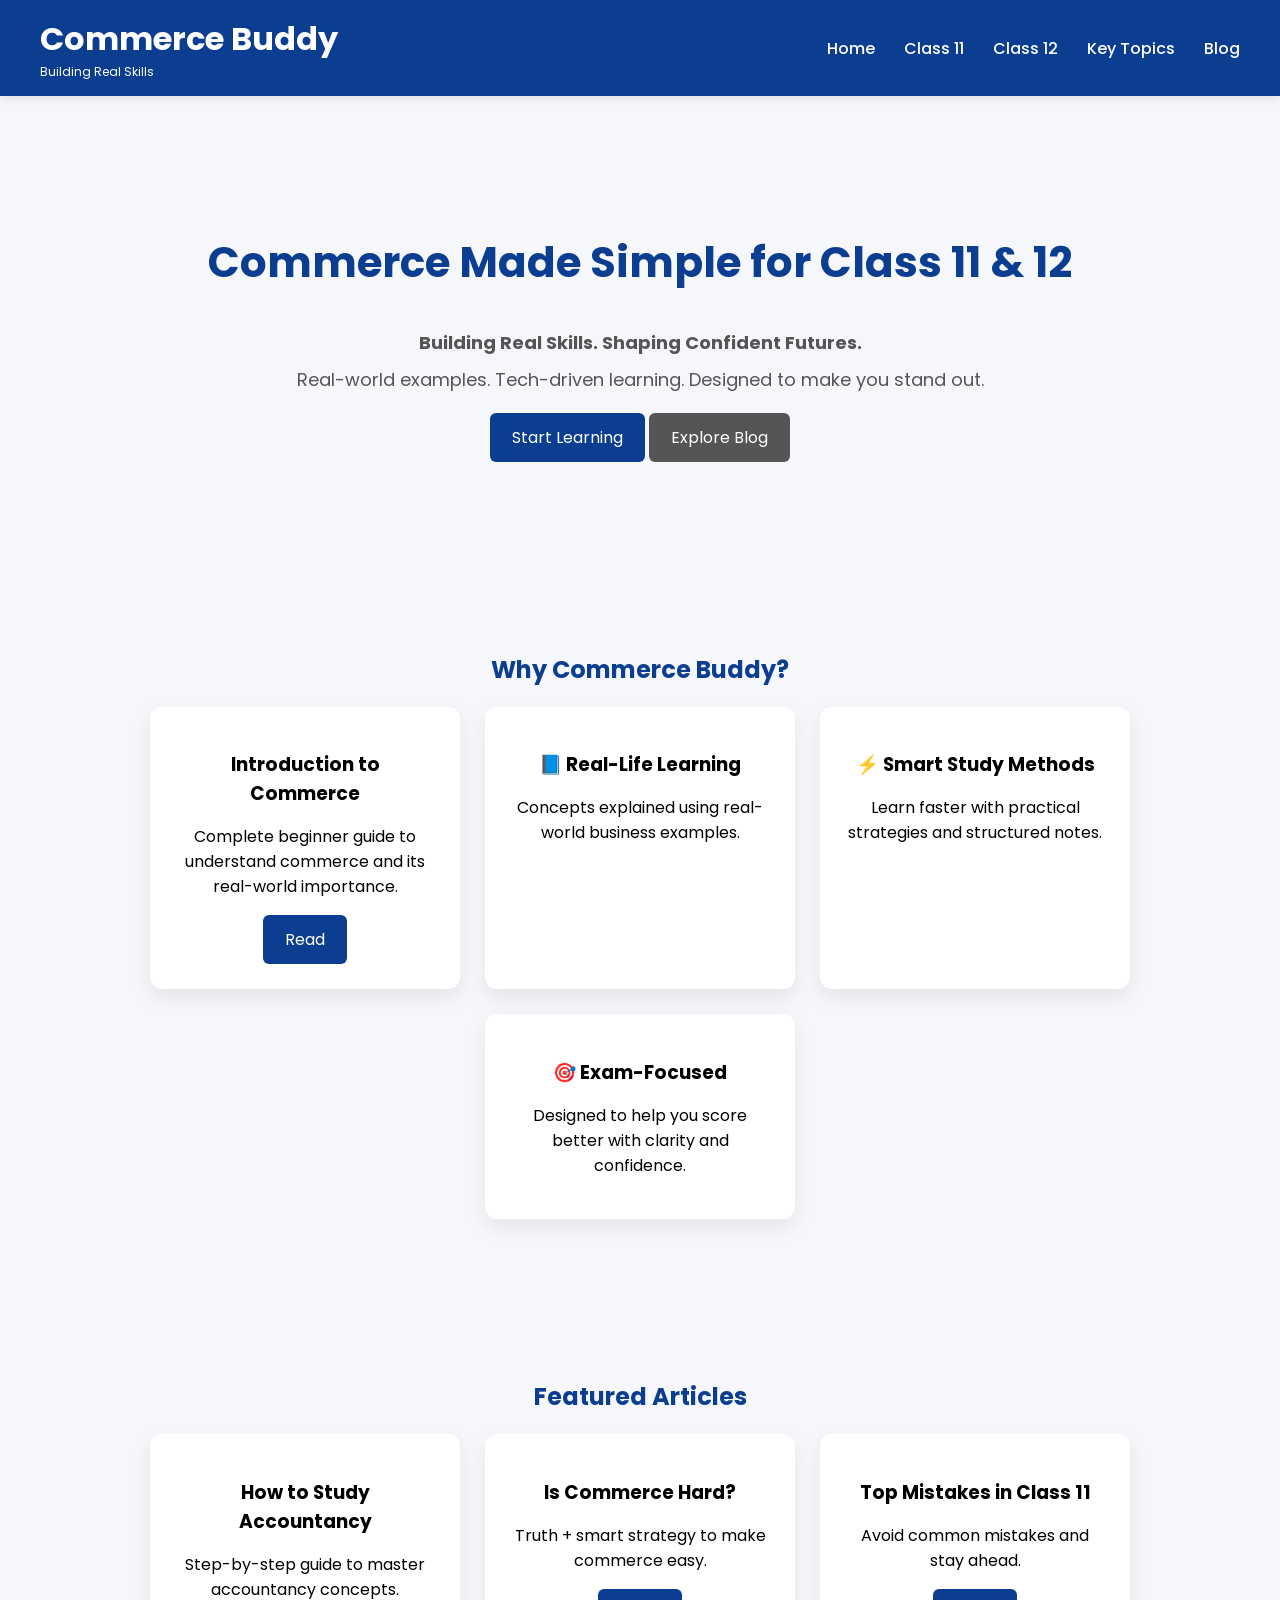
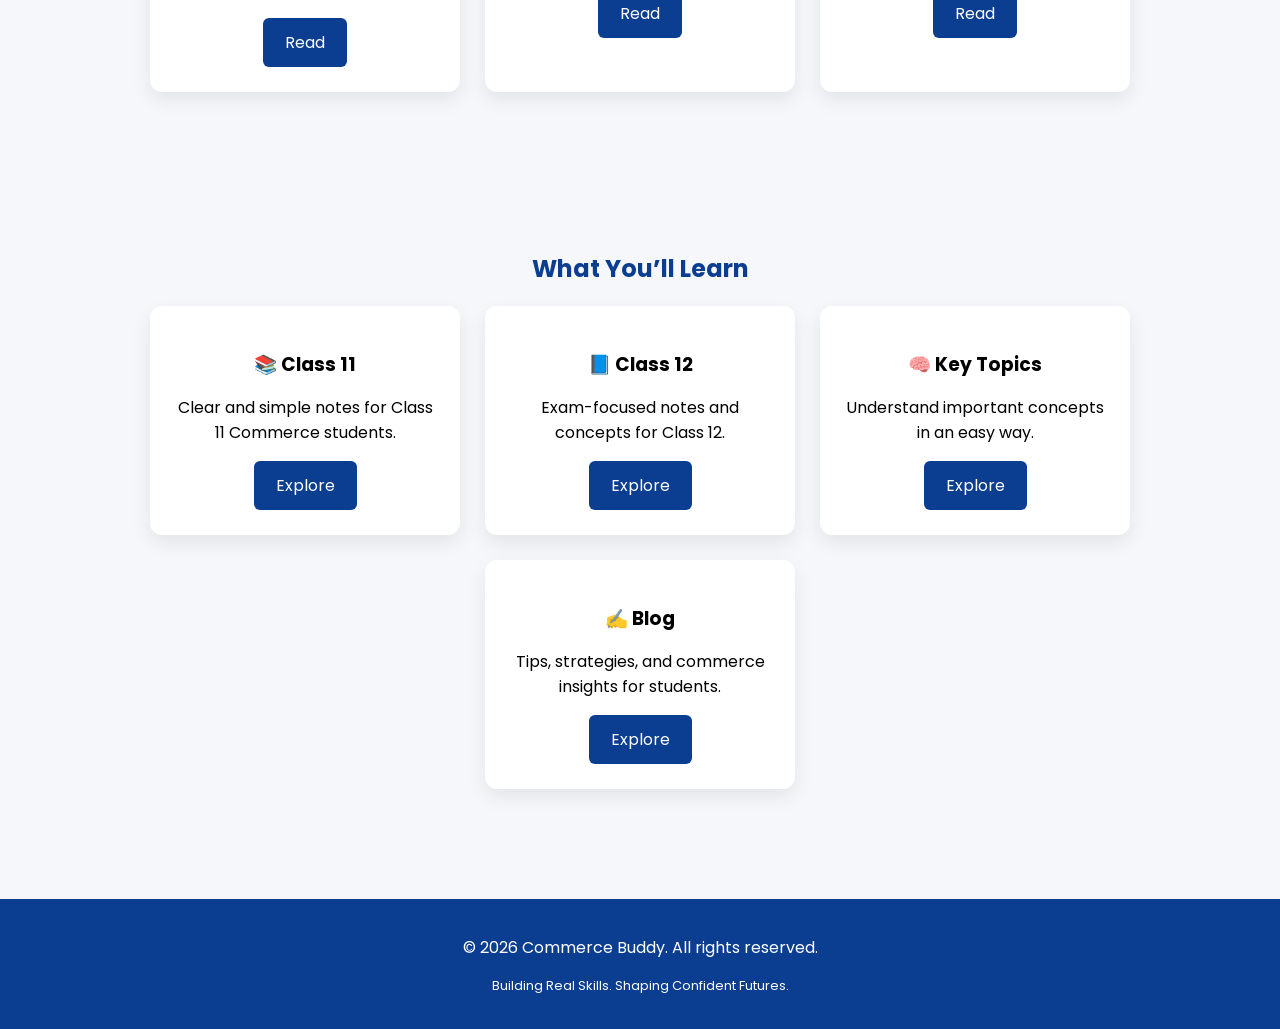
==== index.html @ a84cdc16 "Update index.html" ====
<!DOCTYPE html>
<html lang="en">
<head>
    <meta charset="UTF-8">
    <meta name="google-site-verification" content="zXl15uE7GBq5Uzt7PdFaD67iR_vOq7vqizLcVwYCmSM" />
    <meta name="viewport" content="width=device-width, initial-scale=1.0">
    <title>Commerce Buddy</title>
    <link href="https://fonts.googleapis.com/css2?family=Poppins:wght@300;500;700&display=swap" rel="stylesheet">
    <style>
        body {
    margin: 0;
    font-family: 'Poppins', sans-serif;
    background: #f5f7fa;
}

header {
    background: #0b3d91;
    color: white;
    padding: 15px 40px;
    display: flex;
    justify-content: space-between;
    align-items: center;
}

header {
    box-shadow: 0 2px 10px rgba(0,0,0,0.1);
}

header h1 {
    margin: 0;
}

nav a {
    color: white;
    margin-left: 25px;
    text-decoration: none;
    font-weight: 500;
    transition: 0.3s;
}

nav a:hover {
    color: #ffd700;
}

.hero {
    text-align: center;
    padding: 100px 20px;
}

.hero h2 {
    font-size: 42px;
    color: #0b3d91;
}

.hero p {
    font-size: 18px;
    color: #555;
    margin: 10px 0;
}

.btn {
    background: #0b3d91;
    color: white;
    padding: 12px 22px;
    border-radius: 6px;
    text-decoration: none;
    display: inline-block;
    transition: 0.3s;
}

.btn:hover {
    background: #082c6c;
}

.btn {
    margin-top: auto;
}

.section {
    padding: 70px 20px;
    text-align: center;
}

.cards {
    display: flex;
    justify-content: center;
    gap: 25px;
    flex-wrap: wrap;
}

.cards {
    display: flex;
    justify-content: center;
    gap: 25px;
    flex-wrap: wrap;
    align-items: stretch;
}

.card {
    background: white;
    padding: 25px;
    width: 260px;
    border-radius: 12px;
    box-shadow: 0 8px 20px rgba(0,0,0,0.08);
    transition: 0.3s;
}

.card:hover {
    transform: translateY(-8px);
}

.card h3 {
    margin-bottom: 10px;
}

.container {
    width: 100%;
    box-sizing: border-box;
}

/* Mobile Responsive Fix */
@media (max-width: 768px) {

    header {
    flex-direction: column;
    align-items: flex-start;
}

nav {
    width: 100%;
    margin-top: 10px;
}

nav a {
    display: block;
    margin: 8px 0;
}

    .section {
    padding: 40px 15px;
}

    .btn {
    padding: 12px;
    width: 100%;
    text-align: center;
}
    
    .hero {
        padding: 60px 15px;
    }

    .hero h2 {
        font-size: 26px;
    }

    .hero p {
        font-size: 15px;
    }

    .cards {
        flex-direction: column;
        align-items: center;
    }

    .card {
        width: 90%;
    }
}
        
    </style>
<header>
<div>
    <h1>Commerce Buddy</h1>
    <p style="margin:0; font-size:12px;">Building Real Skills</p>
</div>
<nav>
    <a href="index.html">Home</a>
    <a href="class11.html">Class 11</a>
    <a href="class12.html">Class 12</a>
    <a href="keytopics.html">Key Topics</a>
    <a href="blog.html">Blog</a>
</nav>
</header>
<section class="hero">
    <h2>Commerce Made Simple for Class 11 & 12</h2>
    <p><strong>Building Real Skills. Shaping Confident Futures.</strong></p>
    <p>Real-world examples. Tech-driven learning. Designed to make you stand out.</p>

    <div style="margin-top:20px;">
        <a href="class11.html" class="btn">Start Learning</a>
        <a href="blog.html" class="btn" style="background:#555;">Explore Blog</a>
    </div>
</section>

<section class="section">
    <h2 style="color:#0b3d91;">Why Commerce Buddy?</h2>

    <div class="cards">
        <div class="card">
            <h3>Introduction to Commerce</h3>
            <p>Complete beginner guide to understand commerce and its real-world importance.</p>
            <a href="introduction-to-commerce.html" class="btn">Read</a>
        </div>
        
        <div class="card">
            <h3>📘 Real-Life Learning</h3>
            <p>Concepts explained using real-world business examples.</p>
        </div>

        <div class="card">
            <h3>⚡ Smart Study Methods</h3>
            <p>Learn faster with practical strategies and structured notes.</p>
        </div>

        <div class="card">
            <h3>🎯 Exam-Focused</h3>
            <p>Designed to help you score better with clarity and confidence.</p>
        </div>
    </div>
</section>

<section class="section">
    <h2 style="color:#0b3d91;">Featured Articles</h2>

    <div class="cards">
        <div class="card">
            <h3>How to Study Accountancy</h3>
            <p>Step-by-step guide to master accountancy concepts.</p>
            <a href="accountancy-study-guide.html" class="btn">Read</a>
        </div>

        <div class="card">
            <h3>Is Commerce Hard?</h3>
            <p>Truth + smart strategy to make commerce easy.</p>
            <a href="commerce-hard-or-easy.html" class="btn">Read</a>
        </div>

        <div class="card">
            <h3>Top Mistakes in Class 11</h3>
            <p>Avoid common mistakes and stay ahead.</p>
            <a href="class11-commerce-mistakes.html" class="btn">Read</a>
        </div>
    </div>
</section>
    
<section class="section">
    <h2 style="color:#0b3d91;">What You’ll Learn</h2>
    <div class="cards">
        <div class="card">
            <h3>📚 Class 11</h3>
            <p>Clear and simple notes for Class 11 Commerce students.</p>
            <a href="class11.html" class="btn">Explore</a>
        </div>
        <div class="card">
            <h3>📘 Class 12</h3>
            <p>Exam-focused notes and concepts for Class 12.</p>
            <a href="class12.html" class="btn">Explore</a>
        </div>
        <div class="card">
            <h3>🧠 Key Topics</h3>
            <p>Understand important concepts in an easy way.</p>
            <a href="keytopics.html" class="btn">Explore</a>
        </div>
        <div class="card">
            <h3>✍️ Blog</h3>
            <p>Tips, strategies, and commerce insights for students.</p>
            <a href="blog.html" class="btn">Explore</a>
        </div>
    </div>
</section>

<footer style="background:#0b3d91; color:white; text-align:center; padding:20px; margin-top:40px;">
    <p>© 2026 Commerce Buddy. All rights reserved.</p>
    <p style="font-size:13px;">Building Real Skills. Shaping Confident Futures.</p>
</footer>

</body>
</html>
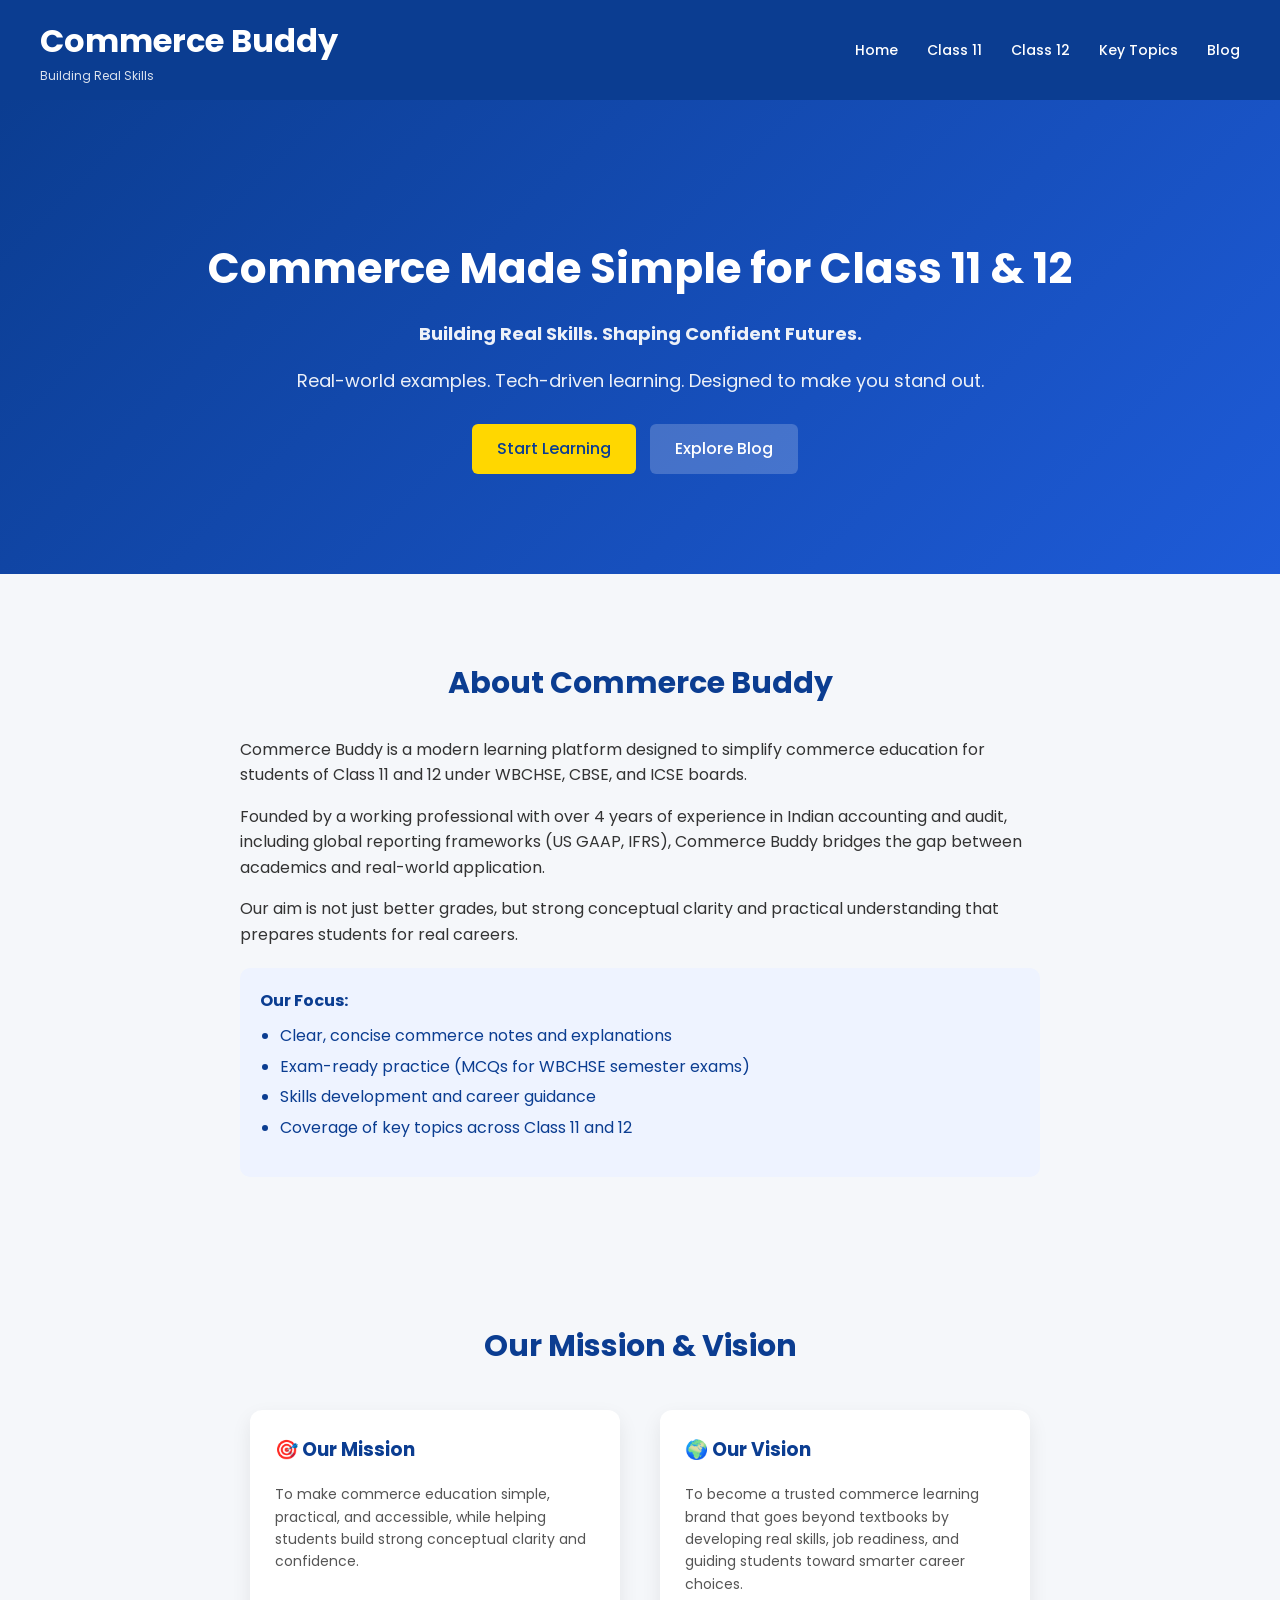
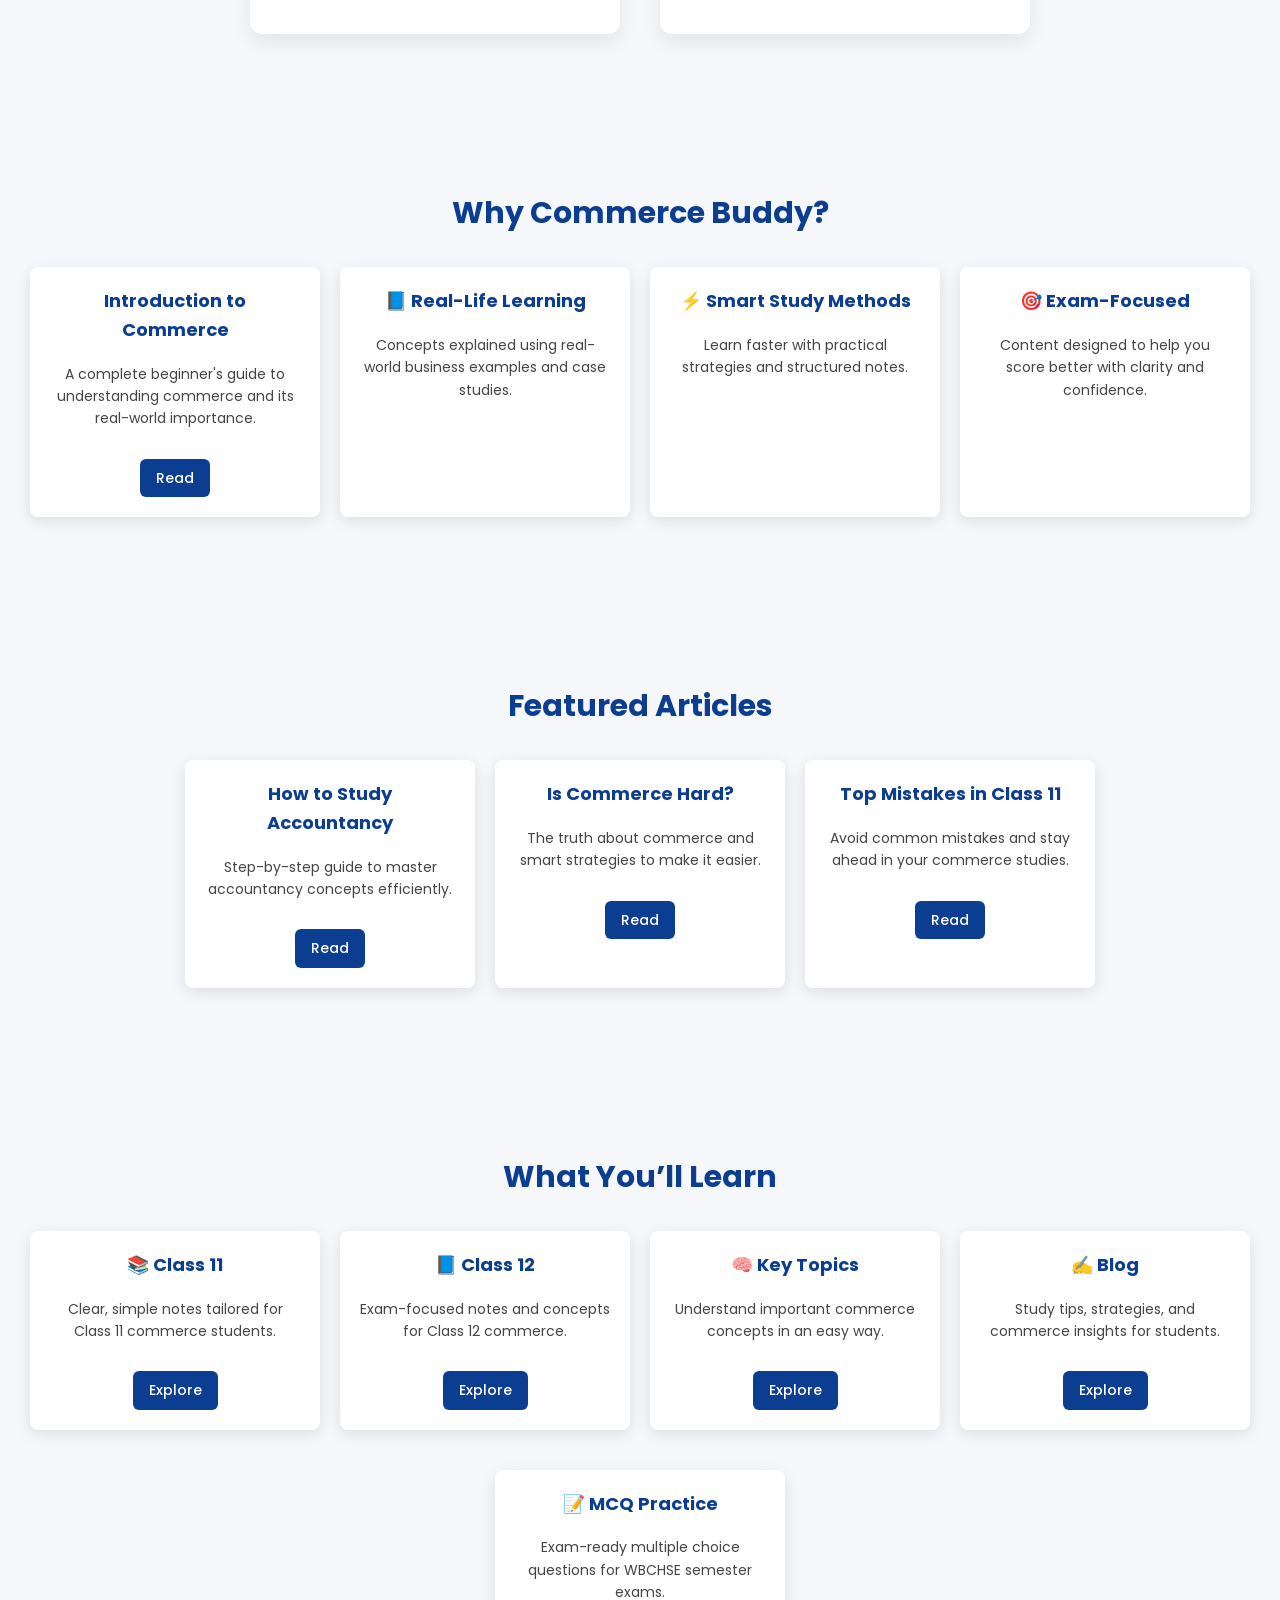
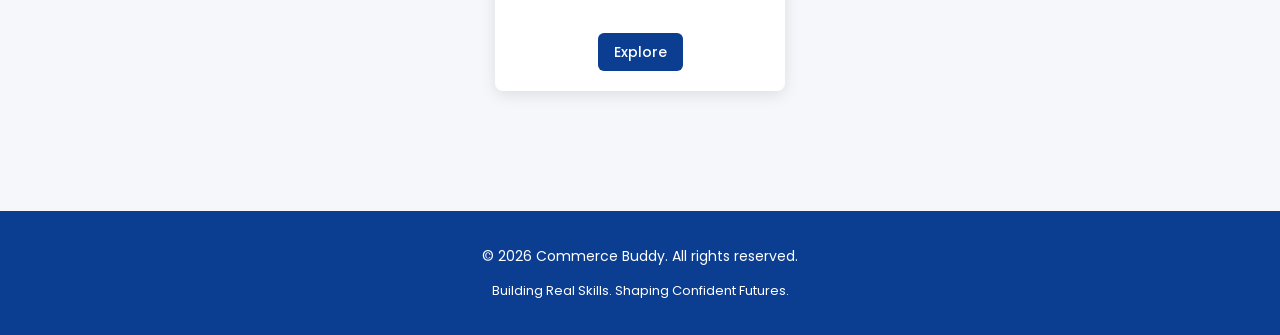
==== commit 1f1a3d4d: "Update index.html" ====
--- a/index.html
+++ b/index.html
@@ -4,276 +4,356 @@
     <meta charset="UTF-8">
     <meta name="google-site-verification" content="zXl15uE7GBq5Uzt7PdFaD67iR_vOq7vqizLcVwYCmSM" />
     <meta name="viewport" content="width=device-width, initial-scale=1.0">
-    <title>Commerce Buddy</title>
+    <title>Commerce Buddy – Commerce Notes & MCQs</title>
+    <meta name="description" content="Commerce Buddy – Simplifying commerce for Class 11 & 12 (WBCHSE, CBSE, ICSE). Study notes, exam MCQs, and expert guidance from a professional accountant.">
     <link href="https://fonts.googleapis.com/css2?family=Poppins:wght@300;500;700&display=swap" rel="stylesheet">
     <style>
+        /*--- Base Styles ---*/
         body {
-    margin: 0;
-    font-family: 'Poppins', sans-serif;
-    background: #f5f7fa;
-}
-
-header {
-    background: #0b3d91;
-    color: white;
-    padding: 15px 40px;
-    display: flex;
-    justify-content: space-between;
-    align-items: center;
-}
-
-header {
-    box-shadow: 0 2px 10px rgba(0,0,0,0.1);
-}
-
-header h1 {
-    margin: 0;
-}
-
-nav a {
-    color: white;
-    margin-left: 25px;
-    text-decoration: none;
-    font-weight: 500;
-    transition: 0.3s;
-}
-
-nav a:hover {
-    color: #ffd700;
-}
-
-.hero {
-    text-align: center;
-    padding: 100px 20px;
-}
-
-.hero h2 {
-    font-size: 42px;
-    color: #0b3d91;
-}
-
-.hero p {
-    font-size: 18px;
-    color: #555;
-    margin: 10px 0;
-}
-
-.btn {
-    background: #0b3d91;
-    color: white;
-    padding: 12px 22px;
-    border-radius: 6px;
-    text-decoration: none;
-    display: inline-block;
-    transition: 0.3s;
-}
-
-.btn:hover {
-    background: #082c6c;
-}
-
-.btn {
-    margin-top: auto;
-}
-
-.section {
-    padding: 70px 20px;
-    text-align: center;
-}
-
-.cards {
-    display: flex;
-    justify-content: center;
-    gap: 25px;
-    flex-wrap: wrap;
-}
-
-.cards {
-    display: flex;
-    justify-content: center;
-    gap: 25px;
-    flex-wrap: wrap;
-    align-items: stretch;
-}
-
-.card {
-    background: white;
-    padding: 25px;
-    width: 260px;
-    border-radius: 12px;
-    box-shadow: 0 8px 20px rgba(0,0,0,0.08);
-    transition: 0.3s;
-}
-
-.card:hover {
-    transform: translateY(-8px);
-}
-
-.card h3 {
-    margin-bottom: 10px;
-}
-
-.container {
-    width: 100%;
-    box-sizing: border-box;
-}
-
-/* Mobile Responsive Fix */
-@media (max-width: 768px) {
-
-    header {
-    flex-direction: column;
-    align-items: flex-start;
-}
-
-nav {
-    width: 100%;
-    margin-top: 10px;
-}
-
-nav a {
-    display: block;
-    margin: 8px 0;
-}
-
-    .section {
-    padding: 40px 15px;
-}
-
-    .btn {
-    padding: 12px;
-    width: 100%;
-    text-align: center;
-}
-    
-    .hero {
-        padding: 60px 15px;
-    }
-
-    .hero h2 {
-        font-size: 26px;
-    }
-
-    .hero p {
-        font-size: 15px;
-    }
-
-    .cards {
-        flex-direction: column;
-        align-items: center;
-    }
-
-    .card {
-        width: 90%;
-    }
-}
-        
+            margin: 0;
+            font-family: 'Poppins', sans-serif;
+            background: #f5f7fa;
+            color: #333;
+            line-height: 1.6;
+        }
+        header {
+            background: #0b3d91;
+            color: white;
+            padding: 15px 40px;
+            display: flex;
+            justify-content: space-between;
+            align-items: center;
+            box-shadow: 0 2px 10px rgba(0,0,0,0.1);
+        }
+        header h1 {
+            margin: 0;
+            font-weight: 700;
+        }
+        header p {
+            margin: 0;
+            font-size: 12px;
+            opacity: 0.85;
+        }
+        nav a {
+            color: white;
+            margin-left: 25px;
+            text-decoration: none;
+            font-weight: 500;
+            font-size: 14px;
+        }
+        nav a:hover {
+            text-decoration: underline;
+        }
+
+        /*--- Hero Section ---*/
+        .hero {
+            text-align: center;
+            padding: 100px 20px;
+            background: linear-gradient(135deg, #0b3d91, #1e5bd8);
+            color: white;
+        }
+        .hero h2 {
+            font-size: 42px;
+            margin-bottom: 10px;
+        }
+        .hero p {
+            font-size: 18px;
+            color: #edf1f8;
+        }
+        .hero .btn {
+            display: inline-block;
+            background: #ffd700;
+            color: #0b3d91;
+            padding: 12px 25px;
+            border-radius: 6px;
+            text-decoration: none;
+            font-weight: 500;
+            margin: 10px 10px 0 0;
+        }
+        .hero .btn-secondary {
+            background: #ffffff33;
+            color: #fff;
+        }
+
+        /*--- Section Titles ---*/
+        .section {
+            padding: 60px 20px;
+            text-align: center;
+        }
+        .section h2 {
+            color: #0b3d91;
+            margin-bottom: 30px;
+            font-size: 30px;
+        }
+
+        /*--- About Section ---*/
+        .about {
+            max-width: 800px;
+            margin: auto;
+            text-align: left;
+        }
+        .about p {
+            margin-bottom: 15px;
+        }
+        .about .highlight {
+            background: #eef3ff;
+            padding: 20px;
+            border-radius: 10px;
+            margin-top: 20px;
+            color: #0b3d91;
+        }
+        .about ul {
+            margin-top: 10px;
+            padding-left: 20px;
+        }
+        .about ul li {
+            margin-bottom: 5px;
+        }
+
+        /*--- Mission & Vision ---*/
+        .mission-vision {
+            display: flex;
+            gap: 20px;
+            flex-wrap: wrap;
+            justify-content: center;
+        }
+        .mv-card {
+            background: white;
+            padding: 25px;
+            width: 320px;
+            border-radius: 12px;
+            box-shadow: 0 8px 20px rgba(0,0,0,0.08);
+            text-align: left;
+            margin: 10px;
+        }
+        .mv-card h3 {
+            margin-top: 0;
+            color: #0b3d91;
+        }
+        .mv-card p {
+            font-size: 14px;
+            color: #555;
+        }
+
+        /*--- Cards (Common) ---*/
+        .cards {
+            display: flex;
+            justify-content: center;
+            gap: 20px;
+            flex-wrap: wrap;
+        }
+        .card {
+            background: white;
+            padding: 20px;
+            width: 250px;
+            border-radius: 8px;
+            box-shadow: 0 4px 15px rgba(0,0,0,0.1);
+            margin-bottom: 20px;
+        }
+        .card h3 {
+            margin-top: 0;
+            color: #0b3d91;
+            font-size: 18px;
+        }
+        .card p {
+            font-size: 14px;
+            color: #444;
+        }
+        .card .btn {
+            display: inline-block;
+            margin-top: 15px;
+            background: #0b3d91;
+            color: white;
+            padding: 8px 16px;
+            border-radius: 6px;
+            text-decoration: none;
+            font-size: 14px;
+        }
+        .card .btn:hover {
+            background: #08306b;
+        }
+
+        /*--- Button Style ---*/
+        .btn {
+            font-weight: 500;
+        }
+
+        /*--- Footer ---*/
+        footer {
+            background: #0b3d91;
+            color: white;
+            text-align: center;
+            padding: 20px;
+            margin-top: 40px;
+            font-size: 14px;
+        }
+
+        /*--- Responsive ---*/
+        @media (max-width: 768px) {
+            header {
+                flex-direction: column;
+                align-items: flex-start;
+            }
+            nav {
+                width: 100%;
+                margin-top: 10px;
+            }
+            nav a {
+                display: block;
+                margin: 8px 0;
+            }
+            .mv-card {
+                width: 100%;
+            }
+            .card {
+                width: 90%;
+            }
+        }
     </style>
-<header>
-<div>
-    <h1>Commerce Buddy</h1>
-    <p style="margin:0; font-size:12px;">Building Real Skills</p>
-</div>
-<nav>
-    <a href="index.html">Home</a>
-    <a href="class11.html">Class 11</a>
-    <a href="class12.html">Class 12</a>
-    <a href="keytopics.html">Key Topics</a>
-    <a href="blog.html">Blog</a>
-</nav>
-</header>
-<section class="hero">
-    <h2>Commerce Made Simple for Class 11 & 12</h2>
-    <p><strong>Building Real Skills. Shaping Confident Futures.</strong></p>
-    <p>Real-world examples. Tech-driven learning. Designed to make you stand out.</p>
-
-    <div style="margin-top:20px;">
+</head>
+<body>
+
+    <!-- Header -->
+    <header>
+        <div>
+            <h1>Commerce Buddy</h1>
+            <p>Building Real Skills</p>
+        </div>
+        <nav>
+            <a href="index.html">Home</a>
+            <a href="class11.html">Class 11</a>
+            <a href="class12.html">Class 12</a>
+            <a href="keytopics.html">Key Topics</a>
+            <a href="blog.html">Blog</a>
+        </nav>
+    </header>
+
+    <!-- Hero Section -->
+    <section class="hero">
+        <h2>Commerce Made Simple for Class 11 & 12</h2>
+        <p><strong>Building Real Skills. Shaping Confident Futures.</strong></p>
+        <p>Real-world examples. Tech-driven learning. Designed to make you stand out.</p>
         <a href="class11.html" class="btn">Start Learning</a>
-        <a href="blog.html" class="btn" style="background:#555;">Explore Blog</a>
-    </div>
-</section>
-
-<section class="section">
-    <h2 style="color:#0b3d91;">Why Commerce Buddy?</h2>
-
-    <div class="cards">
-        <div class="card">
-            <h3>Introduction to Commerce</h3>
-            <p>Complete beginner guide to understand commerce and its real-world importance.</p>
-            <a href="introduction-to-commerce.html" class="btn">Read</a>
-        </div>
-        
-        <div class="card">
-            <h3>📘 Real-Life Learning</h3>
-            <p>Concepts explained using real-world business examples.</p>
-        </div>
-
-        <div class="card">
-            <h3>⚡ Smart Study Methods</h3>
-            <p>Learn faster with practical strategies and structured notes.</p>
-        </div>
-
-        <div class="card">
-            <h3>🎯 Exam-Focused</h3>
-            <p>Designed to help you score better with clarity and confidence.</p>
-        </div>
-    </div>
-</section>
-
-<section class="section">
-    <h2 style="color:#0b3d91;">Featured Articles</h2>
-
-    <div class="cards">
-        <div class="card">
-            <h3>How to Study Accountancy</h3>
-            <p>Step-by-step guide to master accountancy concepts.</p>
-            <a href="accountancy-study-guide.html" class="btn">Read</a>
-        </div>
-
-        <div class="card">
-            <h3>Is Commerce Hard?</h3>
-            <p>Truth + smart strategy to make commerce easy.</p>
-            <a href="commerce-hard-or-easy.html" class="btn">Read</a>
-        </div>
-
-        <div class="card">
-            <h3>Top Mistakes in Class 11</h3>
-            <p>Avoid common mistakes and stay ahead.</p>
-            <a href="class11-commerce-mistakes.html" class="btn">Read</a>
-        </div>
-    </div>
-</section>
-    
-<section class="section">
-    <h2 style="color:#0b3d91;">What You’ll Learn</h2>
-    <div class="cards">
-        <div class="card">
-            <h3>📚 Class 11</h3>
-            <p>Clear and simple notes for Class 11 Commerce students.</p>
-            <a href="class11.html" class="btn">Explore</a>
-        </div>
-        <div class="card">
-            <h3>📘 Class 12</h3>
-            <p>Exam-focused notes and concepts for Class 12.</p>
-            <a href="class12.html" class="btn">Explore</a>
-        </div>
-        <div class="card">
-            <h3>🧠 Key Topics</h3>
-            <p>Understand important concepts in an easy way.</p>
-            <a href="keytopics.html" class="btn">Explore</a>
-        </div>
-        <div class="card">
-            <h3>✍️ Blog</h3>
-            <p>Tips, strategies, and commerce insights for students.</p>
-            <a href="blog.html" class="btn">Explore</a>
-        </div>
-    </div>
-</section>
-
-<footer style="background:#0b3d91; color:white; text-align:center; padding:20px; margin-top:40px;">
-    <p>© 2026 Commerce Buddy. All rights reserved.</p>
-    <p style="font-size:13px;">Building Real Skills. Shaping Confident Futures.</p>
-</footer>
+        <a href="blog.html" class="btn btn-secondary">Explore Blog</a>
+    </section>
+
+    <!-- About Us Section -->
+    <section class="section">
+        <h2>About Commerce Buddy</h2>
+        <div class="about">
+            <p>Commerce Buddy is a modern learning platform designed to simplify commerce education for students of Class 11 and 12 under WBCHSE, CBSE, and ICSE boards.</p>
+            <p>Founded by a working professional with over 4 years of experience in Indian accounting and audit, including global reporting frameworks (US GAAP, IFRS), Commerce Buddy bridges the gap between academics and real-world application.</p>
+            <p>Our aim is not just better grades, but strong conceptual clarity and practical understanding that prepares students for real careers.</p>
+            <div class="highlight">
+                <strong>Our Focus:</strong>
+                <ul>
+                    <li>Clear, concise commerce notes and explanations</li>
+                    <li>Exam-ready practice (MCQs for WBCHSE semester exams)</li>
+                    <li>Skills development and career guidance</li>
+                    <li>Coverage of key topics across Class 11 and 12</li>
+                </ul>
+            </div>
+        </div>
+    </section>
+
+    <!-- Mission & Vision Section -->
+    <section class="section">
+        <h2>Our Mission & Vision</h2>
+        <div class="mission-vision">
+            <div class="mv-card">
+                <h3>🎯 Our Mission</h3>
+                <p>To make commerce education simple, practical, and accessible, while helping students build strong conceptual clarity and confidence.</p>
+            </div>
+            <div class="mv-card">
+                <h3>🌍 Our Vision</h3>
+                <p>To become a trusted commerce learning brand that goes beyond textbooks by developing real skills, job readiness, and guiding students toward smarter career choices.</p>
+            </div>
+        </div>
+    </section>
+
+    <!-- Why Commerce Buddy Section -->
+    <section class="section">
+        <h2>Why Commerce Buddy?</h2>
+        <div class="cards">
+            <div class="card">
+                <h3>Introduction to Commerce</h3>
+                <p>A complete beginner's guide to understanding commerce and its real-world importance.</p>
+                <a href="introduction-to-commerce.html" class="btn">Read</a>
+            </div>
+            <div class="card">
+                <h3>📘 Real-Life Learning</h3>
+                <p>Concepts explained using real-world business examples and case studies.</p>
+            </div>
+            <div class="card">
+                <h3>⚡ Smart Study Methods</h3>
+                <p>Learn faster with practical strategies and structured notes.</p>
+            </div>
+            <div class="card">
+                <h3>🎯 Exam-Focused</h3>
+                <p>Content designed to help you score better with clarity and confidence.</p>
+            </div>
+        </div>
+    </section>
+
+    <!-- Featured Articles Section -->
+    <section class="section">
+        <h2>Featured Articles</h2>
+        <div class="cards">
+            <div class="card">
+                <h3>How to Study Accountancy</h3>
+                <p>Step-by-step guide to master accountancy concepts efficiently.</p>
+                <a href="accountancy-study-guide.html" class="btn">Read</a>
+            </div>
+            <div class="card">
+                <h3>Is Commerce Hard?</h3>
+                <p>The truth about commerce and smart strategies to make it easier.</p>
+                <a href="commerce-hard-or-easy.html" class="btn">Read</a>
+            </div>
+            <div class="card">
+                <h3>Top Mistakes in Class 11</h3>
+                <p>Avoid common mistakes and stay ahead in your commerce studies.</p>
+                <a href="class11-commerce-mistakes.html" class="btn">Read</a>
+            </div>
+        </div>
+    </section>
+
+    <!-- What You'll Learn Section -->
+    <section class="section">
+        <h2>What You’ll Learn</h2>
+        <div class="cards">
+            <div class="card">
+                <h3>📚 Class 11</h3>
+                <p>Clear, simple notes tailored for Class 11 commerce students.</p>
+                <a href="class11.html" class="btn">Explore</a>
+            </div>
+            <div class="card">
+                <h3>📘 Class 12</h3>
+                <p>Exam-focused notes and concepts for Class 12 commerce.</p>
+                <a href="class12.html" class="btn">Explore</a>
+            </div>
+            <div class="card">
+                <h3>🧠 Key Topics</h3>
+                <p>Understand important commerce concepts in an easy way.</p>
+                <a href="keytopics.html" class="btn">Explore</a>
+            </div>
+            <div class="card">
+                <h3>✍️ Blog</h3>
+                <p>Study tips, strategies, and commerce insights for students.</p>
+                <a href="blog.html" class="btn">Explore</a>
+            </div>
+            <div class="card">
+                <h3>📝 MCQ Practice</h3>
+                <p>Exam-ready multiple choice questions for WBCHSE semester exams.</p>
+                <a href="mcq-practice.html" class="btn">Explore</a>
+            </div>
+        </div>
+    </section>
+
+    <!-- Footer -->
+    <footer>
+        <p>© 2026 Commerce Buddy. All rights reserved.</p>
+        <p style="font-size:13px;">Building Real Skills. Shaping Confident Futures.</p>
+    </footer>
 
 </body>
 </html>
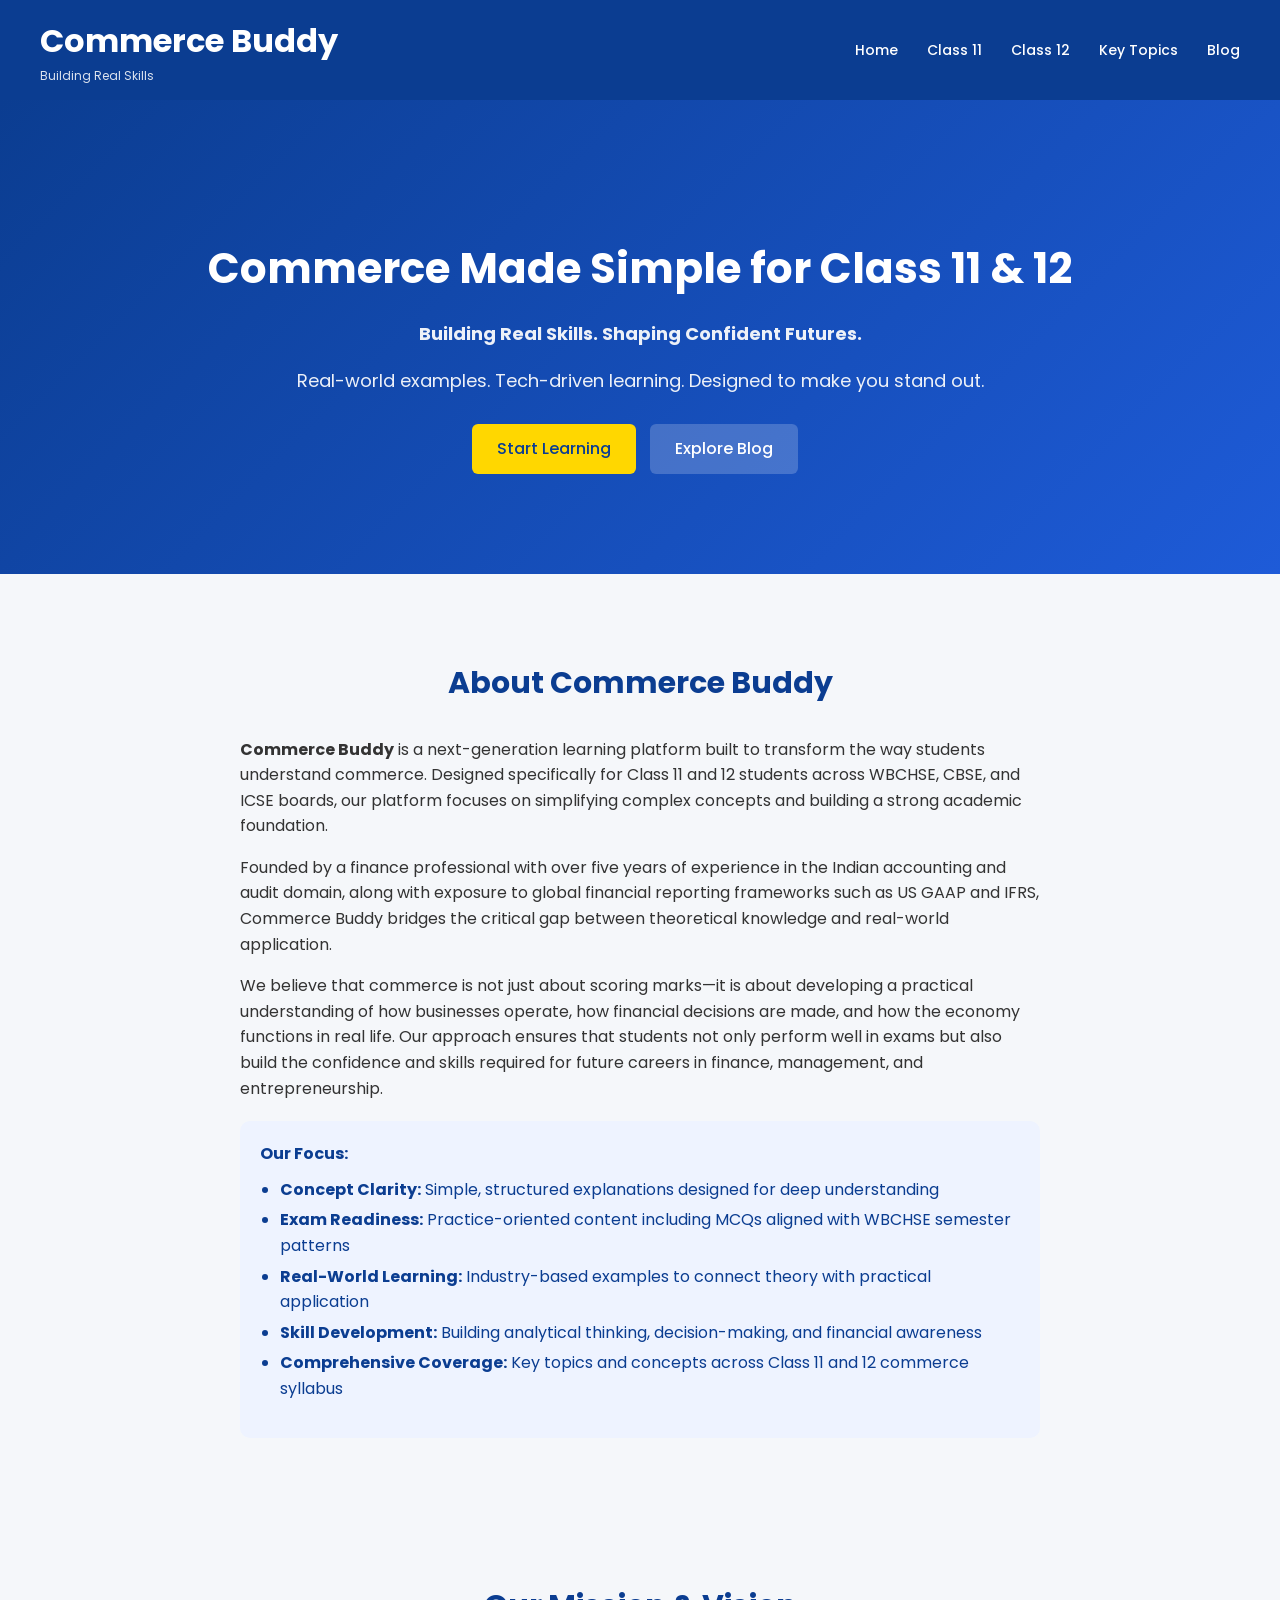
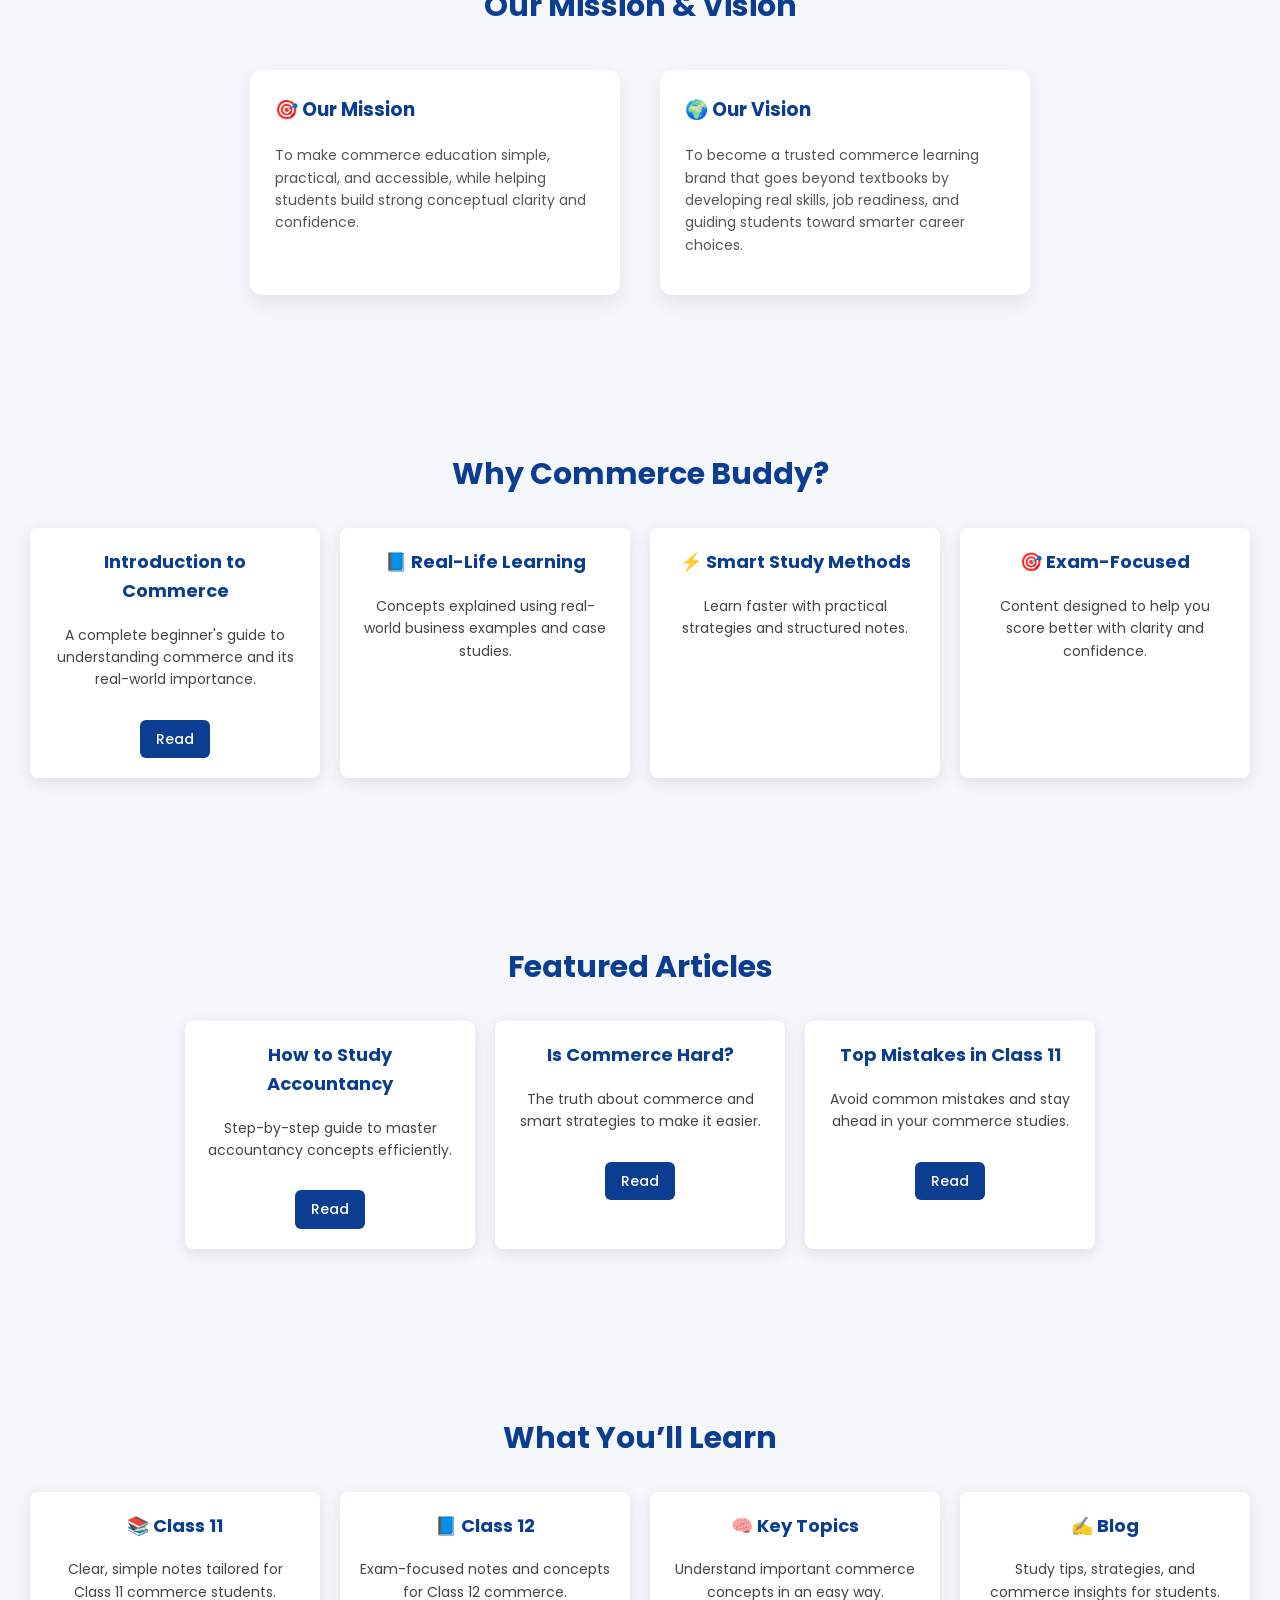
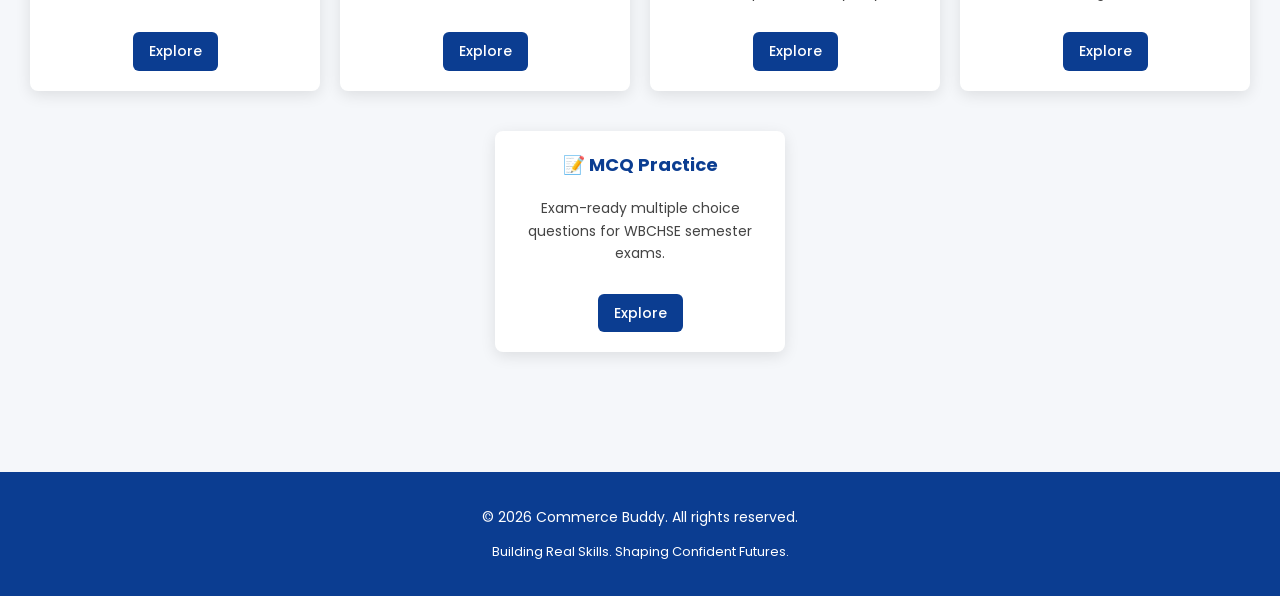
==== commit a366929d: "Update index.html" ====
--- a/index.html
+++ b/index.html
@@ -241,16 +241,17 @@
     <section class="section">
         <h2>About Commerce Buddy</h2>
         <div class="about">
-            <p>Commerce Buddy is a modern learning platform designed to simplify commerce education for students of Class 11 and 12 under WBCHSE, CBSE, and ICSE boards.</p>
-            <p>Founded by a working professional with over 4 years of experience in Indian accounting and audit, including global reporting frameworks (US GAAP, IFRS), Commerce Buddy bridges the gap between academics and real-world application.</p>
-            <p>Our aim is not just better grades, but strong conceptual clarity and practical understanding that prepares students for real careers.</p>
+            <p><strong>Commerce Buddy</strong> is a next-generation learning platform built to transform the way students understand commerce. Designed specifically for Class 11 and 12 students across WBCHSE, CBSE, and ICSE boards, our platform focuses on simplifying complex concepts and building a strong academic foundation.</p>
+            <p>Founded by a finance professional with over five years of experience in the Indian accounting and audit domain, along with exposure to global financial reporting frameworks such as US GAAP and IFRS, Commerce Buddy bridges the critical gap between theoretical knowledge and real-world application.</p>
+            <p>We believe that commerce is not just about scoring marks—it is about developing a practical understanding of how businesses operate, how financial decisions are made, and how the economy functions in real life. Our approach ensures that students not only perform well in exams but also build the confidence and skills required for future careers in finance, management, and entrepreneurship.</p>
             <div class="highlight">
                 <strong>Our Focus:</strong>
                 <ul>
-                    <li>Clear, concise commerce notes and explanations</li>
-                    <li>Exam-ready practice (MCQs for WBCHSE semester exams)</li>
-                    <li>Skills development and career guidance</li>
-                    <li>Coverage of key topics across Class 11 and 12</li>
+                <li><strong>Concept Clarity:</strong> Simple, structured explanations designed for deep understanding</li>
+                <li><strong>Exam Readiness:</strong> Practice-oriented content including MCQs aligned with WBCHSE semester patterns</li>
+                <li><strong>Real-World Learning:</strong> Industry-based examples to connect theory with practical application</li>
+                <li><strong>Skill Development:</strong> Building analytical thinking, decision-making, and financial awareness</li>
+                <li><strong>Comprehensive Coverage:</strong> Key topics and concepts across Class 11 and 12 commerce syllabus</li>
                 </ul>
             </div>
         </div>
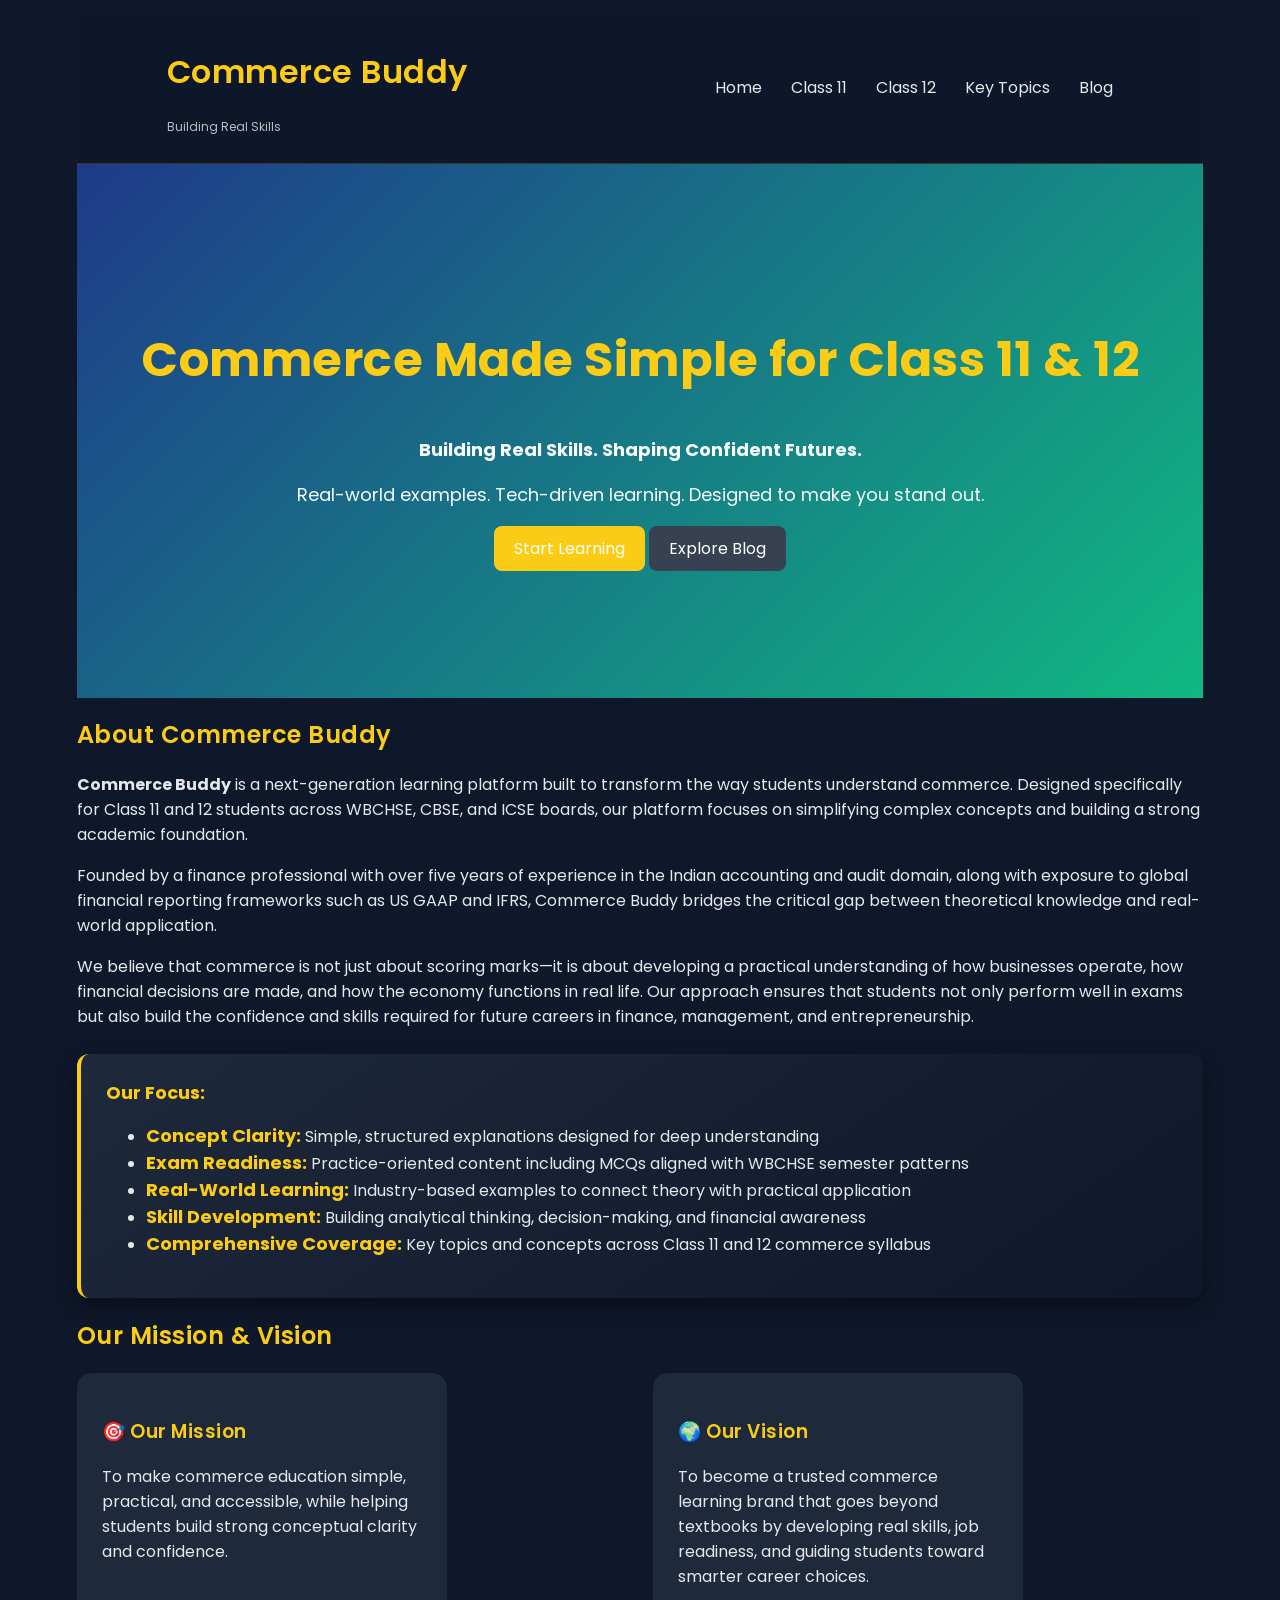
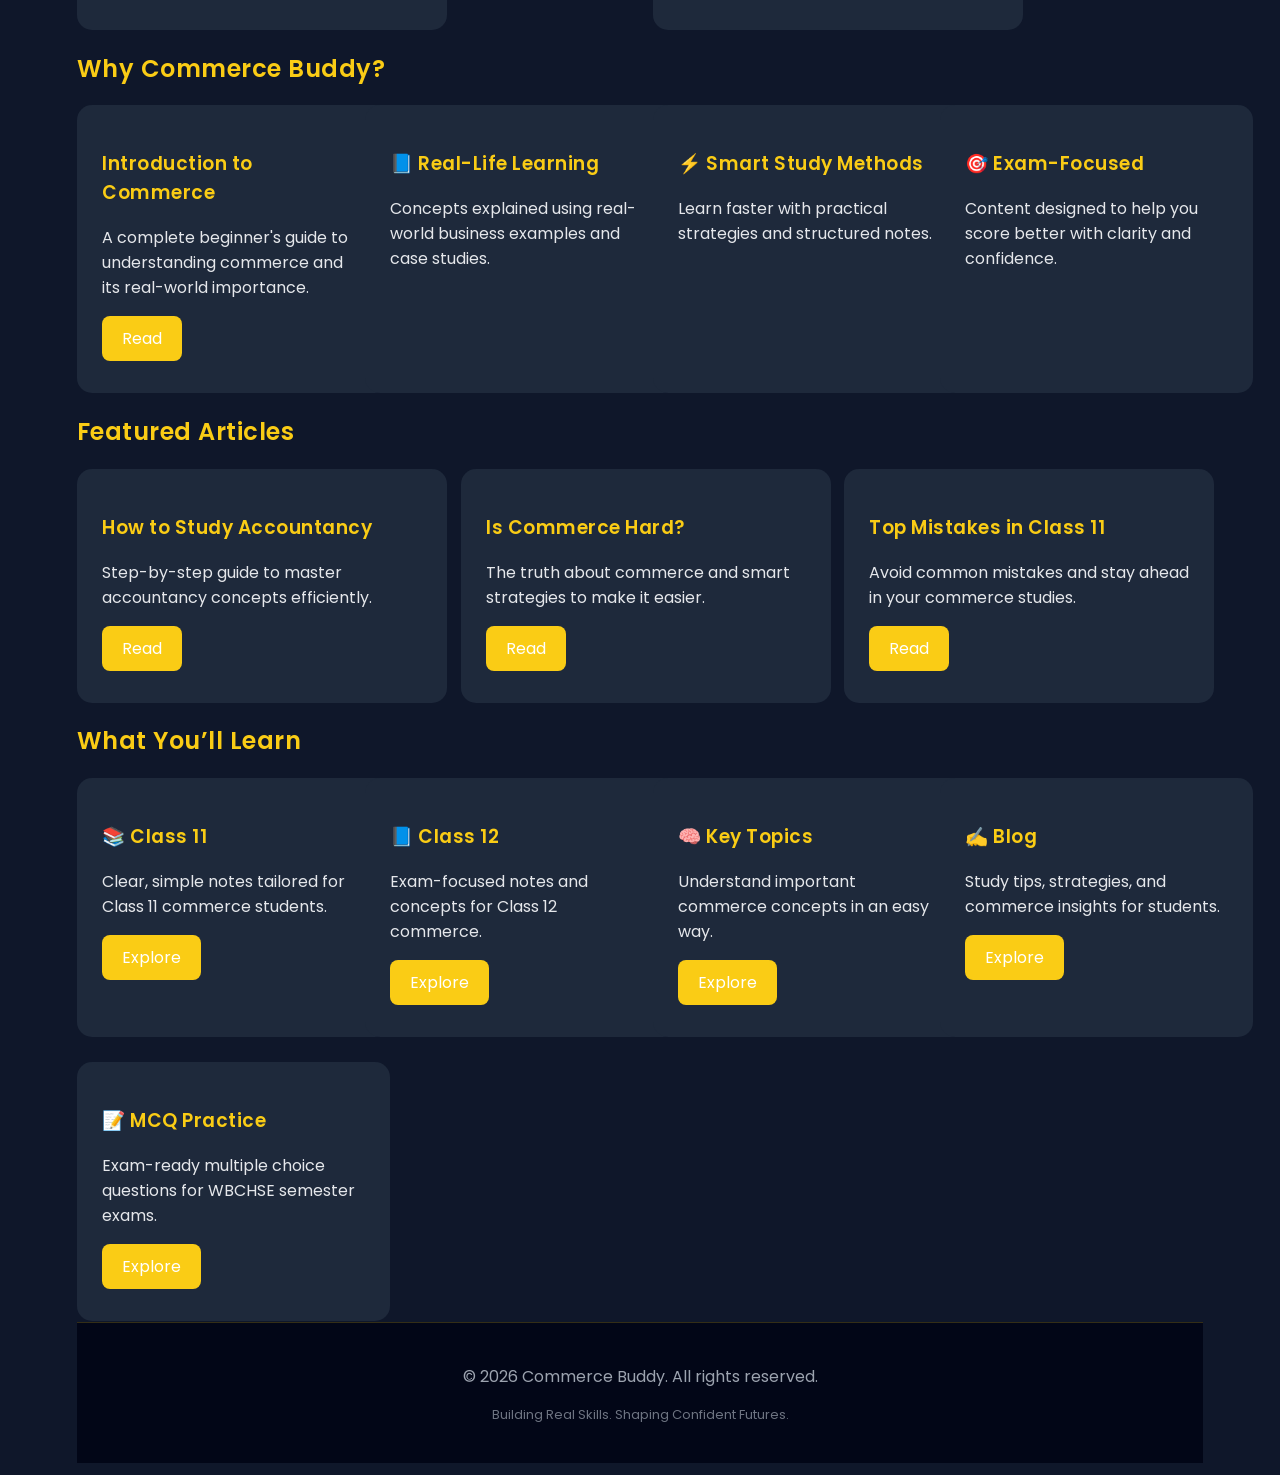
==== commit 36b1acb5: "Update index.html" ====
--- a/index.html
+++ b/index.html
@@ -4,357 +4,209 @@
     <meta charset="UTF-8">
     <meta name="google-site-verification" content="zXl15uE7GBq5Uzt7PdFaD67iR_vOq7vqizLcVwYCmSM" />
     <meta name="viewport" content="width=device-width, initial-scale=1.0">
+
     <title>Commerce Buddy – Commerce Notes & MCQs</title>
     <meta name="description" content="Commerce Buddy – Simplifying commerce for Class 11 & 12 (WBCHSE, CBSE, ICSE). Study notes, exam MCQs, and expert guidance from a professional accountant.">
+
+    <!-- Fonts -->
     <link href="https://fonts.googleapis.com/css2?family=Poppins:wght@300;500;700&display=swap" rel="stylesheet">
-    <style>
-        /*--- Base Styles ---*/
-        body {
-            margin: 0;
-            font-family: 'Poppins', sans-serif;
-            background: #f5f7fa;
-            color: #333;
-            line-height: 1.6;
-        }
-        header {
-            background: #0b3d91;
-            color: white;
-            padding: 15px 40px;
-            display: flex;
-            justify-content: space-between;
-            align-items: center;
-            box-shadow: 0 2px 10px rgba(0,0,0,0.1);
-        }
-        header h1 {
-            margin: 0;
-            font-weight: 700;
-        }
-        header p {
-            margin: 0;
-            font-size: 12px;
-            opacity: 0.85;
-        }
-        nav a {
-            color: white;
-            margin-left: 25px;
-            text-decoration: none;
-            font-weight: 500;
-            font-size: 14px;
-        }
-        nav a:hover {
-            text-decoration: underline;
-        }
-
-        /*--- Hero Section ---*/
-        .hero {
-            text-align: center;
-            padding: 100px 20px;
-            background: linear-gradient(135deg, #0b3d91, #1e5bd8);
-            color: white;
-        }
-        .hero h2 {
-            font-size: 42px;
-            margin-bottom: 10px;
-        }
-        .hero p {
-            font-size: 18px;
-            color: #edf1f8;
-        }
-        .hero .btn {
-            display: inline-block;
-            background: #ffd700;
-            color: #0b3d91;
-            padding: 12px 25px;
-            border-radius: 6px;
-            text-decoration: none;
-            font-weight: 500;
-            margin: 10px 10px 0 0;
-        }
-        .hero .btn-secondary {
-            background: #ffffff33;
-            color: #fff;
-        }
-
-        /*--- Section Titles ---*/
-        .section {
-            padding: 60px 20px;
-            text-align: center;
-        }
-        .section h2 {
-            color: #0b3d91;
-            margin-bottom: 30px;
-            font-size: 30px;
-        }
-
-        /*--- About Section ---*/
-        .about {
-            max-width: 800px;
-            margin: auto;
-            text-align: left;
-        }
-        .about p {
-            margin-bottom: 15px;
-        }
-        .about .highlight {
-            background: #eef3ff;
-            padding: 20px;
-            border-radius: 10px;
-            margin-top: 20px;
-            color: #0b3d91;
-        }
-        .about ul {
-            margin-top: 10px;
-            padding-left: 20px;
-        }
-        .about ul li {
-            margin-bottom: 5px;
-        }
-
-        /*--- Mission & Vision ---*/
-        .mission-vision {
-            display: flex;
-            gap: 20px;
-            flex-wrap: wrap;
-            justify-content: center;
-        }
-        .mv-card {
-            background: white;
-            padding: 25px;
-            width: 320px;
-            border-radius: 12px;
-            box-shadow: 0 8px 20px rgba(0,0,0,0.08);
-            text-align: left;
-            margin: 10px;
-        }
-        .mv-card h3 {
-            margin-top: 0;
-            color: #0b3d91;
-        }
-        .mv-card p {
-            font-size: 14px;
-            color: #555;
-        }
-
-        /*--- Cards (Common) ---*/
-        .cards {
-            display: flex;
-            justify-content: center;
-            gap: 20px;
-            flex-wrap: wrap;
-        }
-        .card {
-            background: white;
-            padding: 20px;
-            width: 250px;
-            border-radius: 8px;
-            box-shadow: 0 4px 15px rgba(0,0,0,0.1);
-            margin-bottom: 20px;
-        }
-        .card h3 {
-            margin-top: 0;
-            color: #0b3d91;
-            font-size: 18px;
-        }
-        .card p {
-            font-size: 14px;
-            color: #444;
-        }
-        .card .btn {
-            display: inline-block;
-            margin-top: 15px;
-            background: #0b3d91;
-            color: white;
-            padding: 8px 16px;
-            border-radius: 6px;
-            text-decoration: none;
-            font-size: 14px;
-        }
-        .card .btn:hover {
-            background: #08306b;
-        }
-
-        /*--- Button Style ---*/
-        .btn {
-            font-weight: 500;
-        }
-
-        /*--- Footer ---*/
-        footer {
-            background: #0b3d91;
-            color: white;
-            text-align: center;
-            padding: 20px;
-            margin-top: 40px;
-            font-size: 14px;
-        }
-
-        /*--- Responsive ---*/
-        @media (max-width: 768px) {
-            header {
-                flex-direction: column;
-                align-items: flex-start;
-            }
-            nav {
-                width: 100%;
-                margin-top: 10px;
-            }
-            nav a {
-                display: block;
-                margin: 8px 0;
-            }
-            .mv-card {
-                width: 100%;
-            }
-            .card {
-                width: 90%;
-            }
-        }
-    </style>
+
+    <!-- MASTER CSS -->
+    <link rel="stylesheet" href="Master2.css">
 </head>
+
+<script>
+document.addEventListener("DOMContentLoaded", () => {
+  const faders = document.querySelectorAll(".card, .section");
+
+  const appearOptions = {
+    threshold: 0.1, // trigger earlier
+    rootMargin: "0px 0px -20px 0px"
+  };
+
+  const appearOnScroll = new IntersectionObserver((entries, observer) => {
+    entries.forEach(entry => {
+      if (!entry.isIntersecting) return;
+      entry.target.classList.add("fade-in");
+      observer.unobserve(entry.target);
+    });
+  }, appearOptions);
+
+  faders.forEach(fader => {
+    appearOnScroll.observe(fader);
+  });
+});
+</script>
+
 <body>
 
-    <!-- Header -->
-    <header>
-        <div>
-            <h1>Commerce Buddy</h1>
-            <p>Building Real Skills</p>
-        </div>
-        <nav>
-            <a href="index.html">Home</a>
-            <a href="class11.html">Class 11</a>
-            <a href="class12.html">Class 12</a>
-            <a href="keytopics.html">Key Topics</a>
-            <a href="blog.html">Blog</a>
-        </nav>
-    </header>
-
-    <!-- Hero Section -->
-    <section class="hero">
-        <h2>Commerce Made Simple for Class 11 & 12</h2>
-        <p><strong>Building Real Skills. Shaping Confident Futures.</strong></p>
-        <p>Real-world examples. Tech-driven learning. Designed to make you stand out.</p>
-        <a href="class11.html" class="btn">Start Learning</a>
-        <a href="blog.html" class="btn btn-secondary">Explore Blog</a>
-    </section>
-
-    <!-- About Us Section -->
-    <section class="section">
-        <h2>About Commerce Buddy</h2>
-        <div class="about">
-            <p><strong>Commerce Buddy</strong> is a next-generation learning platform built to transform the way students understand commerce. Designed specifically for Class 11 and 12 students across WBCHSE, CBSE, and ICSE boards, our platform focuses on simplifying complex concepts and building a strong academic foundation.</p>
-            <p>Founded by a finance professional with over five years of experience in the Indian accounting and audit domain, along with exposure to global financial reporting frameworks such as US GAAP and IFRS, Commerce Buddy bridges the critical gap between theoretical knowledge and real-world application.</p>
-            <p>We believe that commerce is not just about scoring marks—it is about developing a practical understanding of how businesses operate, how financial decisions are made, and how the economy functions in real life. Our approach ensures that students not only perform well in exams but also build the confidence and skills required for future careers in finance, management, and entrepreneurship.</p>
-            <div class="highlight">
-                <strong>Our Focus:</strong>
-                <ul>
+<!-- HEADER -->
+<header>
+    <div>
+        <h1>Commerce Buddy</h1>
+        <p style="font-size:12px; opacity:0.8;">Building Real Skills</p>
+    </div>
+    <nav>
+        <a href="index.html">Home</a>
+        <a href="class11.html">Class 11</a>
+        <a href="class12.html">Class 12</a>
+        <a href="keytopics.html">Key Topics</a>
+        <a href="blog.html">Blog</a>
+    </nav>
+</header>
+
+<!-- HERO -->
+<section class="hero">
+    <h2>Commerce Made Simple for Class 11 & 12</h2>
+    <p><strong>Building Real Skills. Shaping Confident Futures.</strong></p>
+    <p>Real-world examples. Tech-driven learning. Designed to make you stand out.</p>
+
+    <a href="class11.html" class="btn btn-primary">Start Learning</a>
+    <a href="blog.html" class="btn btn-secondary">Explore Blog</a>
+</section>
+
+<!-- ABOUT -->
+<section class=".section">
+    <h2>About Commerce Buddy</h2>
+
+    <div class="about">
+        <p><strong>Commerce Buddy</strong> is a next-generation learning platform built to transform the way students understand commerce. Designed specifically for Class 11 and 12 students across WBCHSE, CBSE, and ICSE boards, our platform focuses on simplifying complex concepts and building a strong academic foundation.</p>
+
+        <p>Founded by a finance professional with over five years of experience in the Indian accounting and audit domain, along with exposure to global financial reporting frameworks such as US GAAP and IFRS, Commerce Buddy bridges the critical gap between theoretical knowledge and real-world application.</p>
+
+        <p>We believe that commerce is not just about scoring marks—it is about developing a practical understanding of how businesses operate, how financial decisions are made, and how the economy functions in real life. Our approach ensures that students not only perform well in exams but also build the confidence and skills required for future careers in finance, management, and entrepreneurship.</p>
+
+        <div class="highlight">
+            <strong>Our Focus:</strong>
+            <ul>
                 <li><strong>Concept Clarity:</strong> Simple, structured explanations designed for deep understanding</li>
                 <li><strong>Exam Readiness:</strong> Practice-oriented content including MCQs aligned with WBCHSE semester patterns</li>
                 <li><strong>Real-World Learning:</strong> Industry-based examples to connect theory with practical application</li>
                 <li><strong>Skill Development:</strong> Building analytical thinking, decision-making, and financial awareness</li>
                 <li><strong>Comprehensive Coverage:</strong> Key topics and concepts across Class 11 and 12 commerce syllabus</li>
-                </ul>
-            </div>
-        </div>
-    </section>
-
-    <!-- Mission & Vision Section -->
-    <section class="section">
-        <h2>Our Mission & Vision</h2>
-        <div class="mission-vision">
-            <div class="mv-card">
-                <h3>🎯 Our Mission</h3>
-                <p>To make commerce education simple, practical, and accessible, while helping students build strong conceptual clarity and confidence.</p>
-            </div>
-            <div class="mv-card">
-                <h3>🌍 Our Vision</h3>
-                <p>To become a trusted commerce learning brand that goes beyond textbooks by developing real skills, job readiness, and guiding students toward smarter career choices.</p>
-            </div>
-        </div>
-    </section>
-
-    <!-- Why Commerce Buddy Section -->
-    <section class="section">
-        <h2>Why Commerce Buddy?</h2>
-        <div class="cards">
-            <div class="card">
-                <h3>Introduction to Commerce</h3>
-                <p>A complete beginner's guide to understanding commerce and its real-world importance.</p>
-                <a href="introduction-to-commerce.html" class="btn">Read</a>
-            </div>
-            <div class="card">
-                <h3>📘 Real-Life Learning</h3>
-                <p>Concepts explained using real-world business examples and case studies.</p>
-            </div>
-            <div class="card">
-                <h3>⚡ Smart Study Methods</h3>
-                <p>Learn faster with practical strategies and structured notes.</p>
-            </div>
-            <div class="card">
-                <h3>🎯 Exam-Focused</h3>
-                <p>Content designed to help you score better with clarity and confidence.</p>
-            </div>
-        </div>
-    </section>
-
-    <!-- Featured Articles Section -->
-    <section class="section">
-        <h2>Featured Articles</h2>
-        <div class="cards">
-            <div class="card">
-                <h3>How to Study Accountancy</h3>
-                <p>Step-by-step guide to master accountancy concepts efficiently.</p>
-                <a href="accountancy-study-guide.html" class="btn">Read</a>
-            </div>
-            <div class="card">
-                <h3>Is Commerce Hard?</h3>
-                <p>The truth about commerce and smart strategies to make it easier.</p>
-                <a href="commerce-hard-or-easy.html" class="btn">Read</a>
-            </div>
-            <div class="card">
-                <h3>Top Mistakes in Class 11</h3>
-                <p>Avoid common mistakes and stay ahead in your commerce studies.</p>
-                <a href="class11-commerce-mistakes.html" class="btn">Read</a>
-            </div>
-        </div>
-    </section>
-
-    <!-- What You'll Learn Section -->
-    <section class="section">
-        <h2>What You’ll Learn</h2>
-        <div class="cards">
-            <div class="card">
-                <h3>📚 Class 11</h3>
-                <p>Clear, simple notes tailored for Class 11 commerce students.</p>
-                <a href="class11.html" class="btn">Explore</a>
-            </div>
-            <div class="card">
-                <h3>📘 Class 12</h3>
-                <p>Exam-focused notes and concepts for Class 12 commerce.</p>
-                <a href="class12.html" class="btn">Explore</a>
-            </div>
-            <div class="card">
-                <h3>🧠 Key Topics</h3>
-                <p>Understand important commerce concepts in an easy way.</p>
-                <a href="keytopics.html" class="btn">Explore</a>
-            </div>
-            <div class="card">
-                <h3>✍️ Blog</h3>
-                <p>Study tips, strategies, and commerce insights for students.</p>
-                <a href="blog.html" class="btn">Explore</a>
-            </div>
-            <div class="card">
-                <h3>📝 MCQ Practice</h3>
-                <p>Exam-ready multiple choice questions for WBCHSE semester exams.</p>
-                <a href="mcq-practice.html" class="btn">Explore</a>
-            </div>
-        </div>
-    </section>
-
-    <!-- Footer -->
-    <footer>
-        <p>© 2026 Commerce Buddy. All rights reserved.</p>
-        <p style="font-size:13px;">Building Real Skills. Shaping Confident Futures.</p>
-    </footer>
+            </ul>
+        </div>
+    </div>
+</section>
+
+<!-- MISSION & VISION -->
+<section class=".section">
+    <h2>Our Mission & Vision</h2>
+
+    <div class="cards">
+        <div class="card">
+            <h3>🎯 Our Mission</h3>
+            <p>To make commerce education simple, practical, and accessible, while helping students build strong conceptual clarity and confidence.</p>
+        </div>
+
+        <div class="card">
+            <h3>🌍 Our Vision</h3>
+            <p>To become a trusted commerce learning brand that goes beyond textbooks by developing real skills, job readiness, and guiding students toward smarter career choices.</p>
+        </div>
+    </div>
+</section>
+
+<!-- WHY -->
+<section class=".section">
+    <h2>Why Commerce Buddy?</h2>
+
+    <div class="cards">
+
+        <div class="card">
+            <h3>Introduction to Commerce</h3>
+            <p>A complete beginner's guide to understanding commerce and its real-world importance.</p>
+            <a href="introduction-to-commerce.html" class="btn btn-primary">Read</a>
+        </div>
+
+        <div class="card">
+            <h3>📘 Real-Life Learning</h3>
+            <p>Concepts explained using real-world business examples and case studies.</p>
+        </div>
+
+        <div class="card">
+            <h3>⚡ Smart Study Methods</h3>
+            <p>Learn faster with practical strategies and structured notes.</p>
+        </div>
+
+        <div class="card">
+            <h3>🎯 Exam-Focused</h3>
+            <p>Content designed to help you score better with clarity and confidence.</p>
+        </div>
+
+    </div>
+</section>
+
+<!-- ARTICLES -->
+<section class=".section">
+    <h2>Featured Articles</h2>
+
+    <div class="cards">
+
+        <div class="card">
+            <h3>How to Study Accountancy</h3>
+            <p>Step-by-step guide to master accountancy concepts efficiently.</p>
+            <a href="accountancy-study-guide.html" class="btn btn-primary">Read</a>
+        </div>
+
+        <div class="card">
+            <h3>Is Commerce Hard?</h3>
+            <p>The truth about commerce and smart strategies to make it easier.</p>
+            <a href="commerce-hard-or-easy.html" class="btn btn-primary">Read</a>
+        </div>
+
+        <div class="card">
+            <h3>Top Mistakes in Class 11</h3>
+            <p>Avoid common mistakes and stay ahead in your commerce studies.</p>
+            <a href="class11-commerce-mistakes.html" class="btn btn-primary">Read</a>
+        </div>
+
+    </div>
+</section>
+
+<!-- LEARNING -->
+<section class=".section">
+    <h2>What You’ll Learn</h2>
+
+    <div class="cards">
+
+        <div class="card">
+            <h3>📚 Class 11</h3>
+            <p>Clear, simple notes tailored for Class 11 commerce students.</p>
+            <a href="class11.html" class="btn btn-primary">Explore</a>
+        </div>
+
+        <div class="card">
+            <h3>📘 Class 12</h3>
+            <p>Exam-focused notes and concepts for Class 12 commerce.</p>
+            <a href="class12.html" class="btn btn-primary">Explore</a>
+        </div>
+
+        <div class="card">
+            <h3>🧠 Key Topics</h3>
+            <p>Understand important commerce concepts in an easy way.</p>
+            <a href="keytopics.html" class="btn btn-primary">Explore</a>
+        </div>
+
+        <div class="card">
+            <h3>✍️ Blog</h3>
+            <p>Study tips, strategies, and commerce insights for students.</p>
+            <a href="blog.html" class="btn btn-primary">Explore</a>
+        </div>
+
+        <div class="card">
+            <h3>📝 MCQ Practice</h3>
+            <p>Exam-ready multiple choice questions for WBCHSE semester exams.</p>
+            <a href="mcq-practice.html" class="btn btn-primary">Explore</a>
+        </div>
+
+    </div>
+</section>
+
+<!-- FOOTER -->
+<footer>
+    <p>© 2026 Commerce Buddy. All rights reserved.</p>
+    <p style="font-size:13px; opacity:0.7;">Building Real Skills. Shaping Confident Futures.</p>
+</footer>
 
 </body>
 </html>
--- a/Master2.css
+++ b/Master2.css
@@ -0,0 +1,279 @@
+:root {
+  --primary: #1E3A8A;   /* Royal Blue */
+  --secondary: #10B981; /* Emerald */
+  --accent: #FACC15;    /* Gold */
+  --dark: #0F172A;      /* Midnight Black */
+  --light: #F8FAFC;
+  --card-bg: #1E293B;
+  --gradient: linear-gradient(135deg, #1E3A8A, #10B981);
+}
+
+/* Body */
+body {
+  margin: 0;
+  font-family: 'Poppins', sans-serif;
+  background: var(--dark);
+  color: #E5E7EB;
+  padding: 12px 6%;
+}
+
+/* Headings */
+h1, h2, h3 {
+  color: var(--accent);
+  font-weight: 600;
+  letter-spacing: 0.5px;
+}
+
+/* Header */
+header {
+  background: rgba(15, 23, 42, 0.95);
+  backdrop-filter: blur(12px);
+  padding: 15px 8%;
+  display: flex;
+  justify-content: space-between;
+  align-items: center;
+  border-bottom: 1px solid rgba(250, 204, 21, 0.2);
+}
+
+nav a {
+  color: #E5E7EB;
+  margin-left: 25px;
+  text-decoration: none;
+  transition: 0.3s;
+}
+
+nav a:hover {
+  color: var(--accent);
+}
+
+/* Hero */
+.hero {
+  text-align: center;
+  padding: 120px 20px;
+  background: var(--gradient);
+  color: white;
+}
+
+.hero h2 {
+  font-size: 48px;
+  font-weight: 700;
+}
+
+.hero p {
+  color: #F8FAFC;
+  font-size: 18px;
+}
+
+/* Buttons */
+/* Base button style */
+.btn {
+  position: relative;
+  overflow: hidden; /* keeps ripple inside */
+  padding: 10px 20px;
+  border-radius: 8px;
+  text-decoration: none;
+  transition: all 0.3s ease;
+  display: inline-block;
+  cursor: pointer;
+}
+
+/* Ripple element */
+.btn::after {
+  content: "";
+  position: absolute;
+  background: rgba(250, 204, 21, 0.4); /* golden ripple */
+  border-radius: 50%;
+  transform: scale(0);
+  opacity: 0;
+  pointer-events: none;
+}
+
+/* Trigger ripple on click */
+.btn:active::after {
+  width: 200%;
+  height: 200%;
+  top: 50%;
+  left: 50%;
+  transform: translate(-50%, -50%) scale(1);
+  opacity: 1;
+  transition: transform 0.6s ease, opacity 0.8s ease;
+}
+
+/* Hover effect (applies to all buttons) */
+.btn:hover {
+  transform: scale(1.05);
+  box-shadow: 0 0 20px rgba(250, 204, 21, 0.6);
+}
+
+/* Primary button */
+.btn-primary {
+  background: var(--accent);
+  color: #fff;
+}
+
+.btn-primary:hover {
+  background: linear-gradient(135deg, var(--accent), #facc15);
+}
+
+/* Secondary button */
+.btn-secondary {
+  background: #374151; /* dark gray */
+  color: #fff;
+}
+
+.btn-secondary:hover {
+  background: linear-gradient(135deg, #374151, #6b7280);
+}
+
+/* Cards */
+/* Cards container */
+.cards {
+  display: grid;
+  grid-template-columns: repeat(auto-fit, minmax(260px, 1fr));
+  gap: 25px;
+}
+
+.card {
+  background: var(--card-bg);
+  padding: 25px;
+  border-radius: 15px;
+  transition: transform 0.3s ease, box-shadow 0.3s ease, border 0.3s ease;
+  color: #E5E7EB;
+  width: 100%;
+  max-width: 320px;
+}
+
+.card:hover {
+  transform: scale(1.05) translateY(-5px);
+  box-shadow: 0 20px 50px rgba(250, 204, 21, 0.4); /* golden glow */
+  border: 1px solid var(--accent);
+}
+
+
+/* Highlight Box */
+.highlight {
+  margin-top: 25px;
+  padding: 25px;
+  border-radius: 12px;
+  background: linear-gradient(145deg, #1e293b, #0f172a);
+  border-left: 4px solid var(--accent);
+  color: #E5E7EB;
+  box-shadow: 0 8px 20px rgba(0,0,0,0.4);
+}
+
+.highlight strong {
+  color: var(--accent);
+  font-size: 18px;
+}
+
+/* Footer */
+footer {
+  background: #020617;
+  padding: 25px;
+  text-align: center;
+  color: #9CA3AF;
+  border-top: 1px solid rgba(250, 204, 21, 0.2);
+}
+
+/* ===== FADE-IN ANIMATION WITH SCALE ===== */
+@keyframes fadeInUpScale {
+  from {
+    opacity: 0;
+    transform: translateY(30px) scale(0.95);
+  }
+  to {
+    opacity: 1;
+    transform: translateY(0) scale(1);
+  }
+}
+
+.fade-in {
+  opacity: 0;
+  animation: fadeInUpScale 0.8s ease forwards;
+}
+
+/* Staggered delays for cards */
+.card.fade-in:nth-child(1) { animation-delay: 0.1s; }
+.card.fade-in:nth-child(2) { animation-delay: 0.2s; }
+.card.fade-in:nth-child(3) { animation-delay: 0.3s; }
+.card.fade-in:nth-child(4) { animation-delay: 0.4s; }
+.card.fade-in:nth-child(5) { animation-delay: 0.5s; }
+.card.fade-in:nth-child(6) { animation-delay: 0.6s; }
+
+/* Staggered delays for section content */
+.section.fade-in h2 { animation-delay: 0.1s; }
+.section.fade-in p { animation-delay: 0.2s; }
+.section.fade-in p:nth-of-type(2) { animation-delay: 0.3s; }
+.section.fade-in p:nth-of-type(3) { animation-delay: 0.4s; }
+
+/* ===== SECTION BACKGROUND GRADIENT ANIMATION ===== */
+.section {
+  background: linear-gradient(135deg, #0f172a, #1e293b, #0f172a);
+  background-size: 400% 400%;
+  animation: gradientShift 15s ease infinite;
+  padding: 60px 20px;
+  border-radius: 20px;
+}
+
+@keyframes gradientShift {
+  0% { background-position: 0% 50%; }
+  50% { background-position: 100% 50%; }
+  100% { background-position: 0% 50%; }
+}
+
+@media (max-width: 992px) {
+  .hero h2 {
+    font-size: 36px;
+  }
+
+  .section {
+    padding: 60px 5%;
+  }
+
+  .card {
+    width: 45%;
+  }
+}
+
+/* Mobile */
+@media (max-width: 600px) {
+
+  /* Header */
+  header {
+    flex-direction: column;
+    align-items: flex-start;
+  }
+
+  nav {
+    width: 100%;
+    margin-top: 10px;
+  }
+
+  nav a {
+    display: block;
+    margin: 10px 0;
+  }
+
+  /* Hero */
+  .hero {
+    padding: 80px 15px;
+  }
+
+  .hero h2 {
+    font-size: 28px;
+  }
+
+  .hero p {
+    font-size: 14px;
+  }
+
+  /* Cards */
+  .card {
+    width: 100%;
+  }
+
+  /* Section */
+  .section {
+    padding: 50px 20px;
+  }
+}
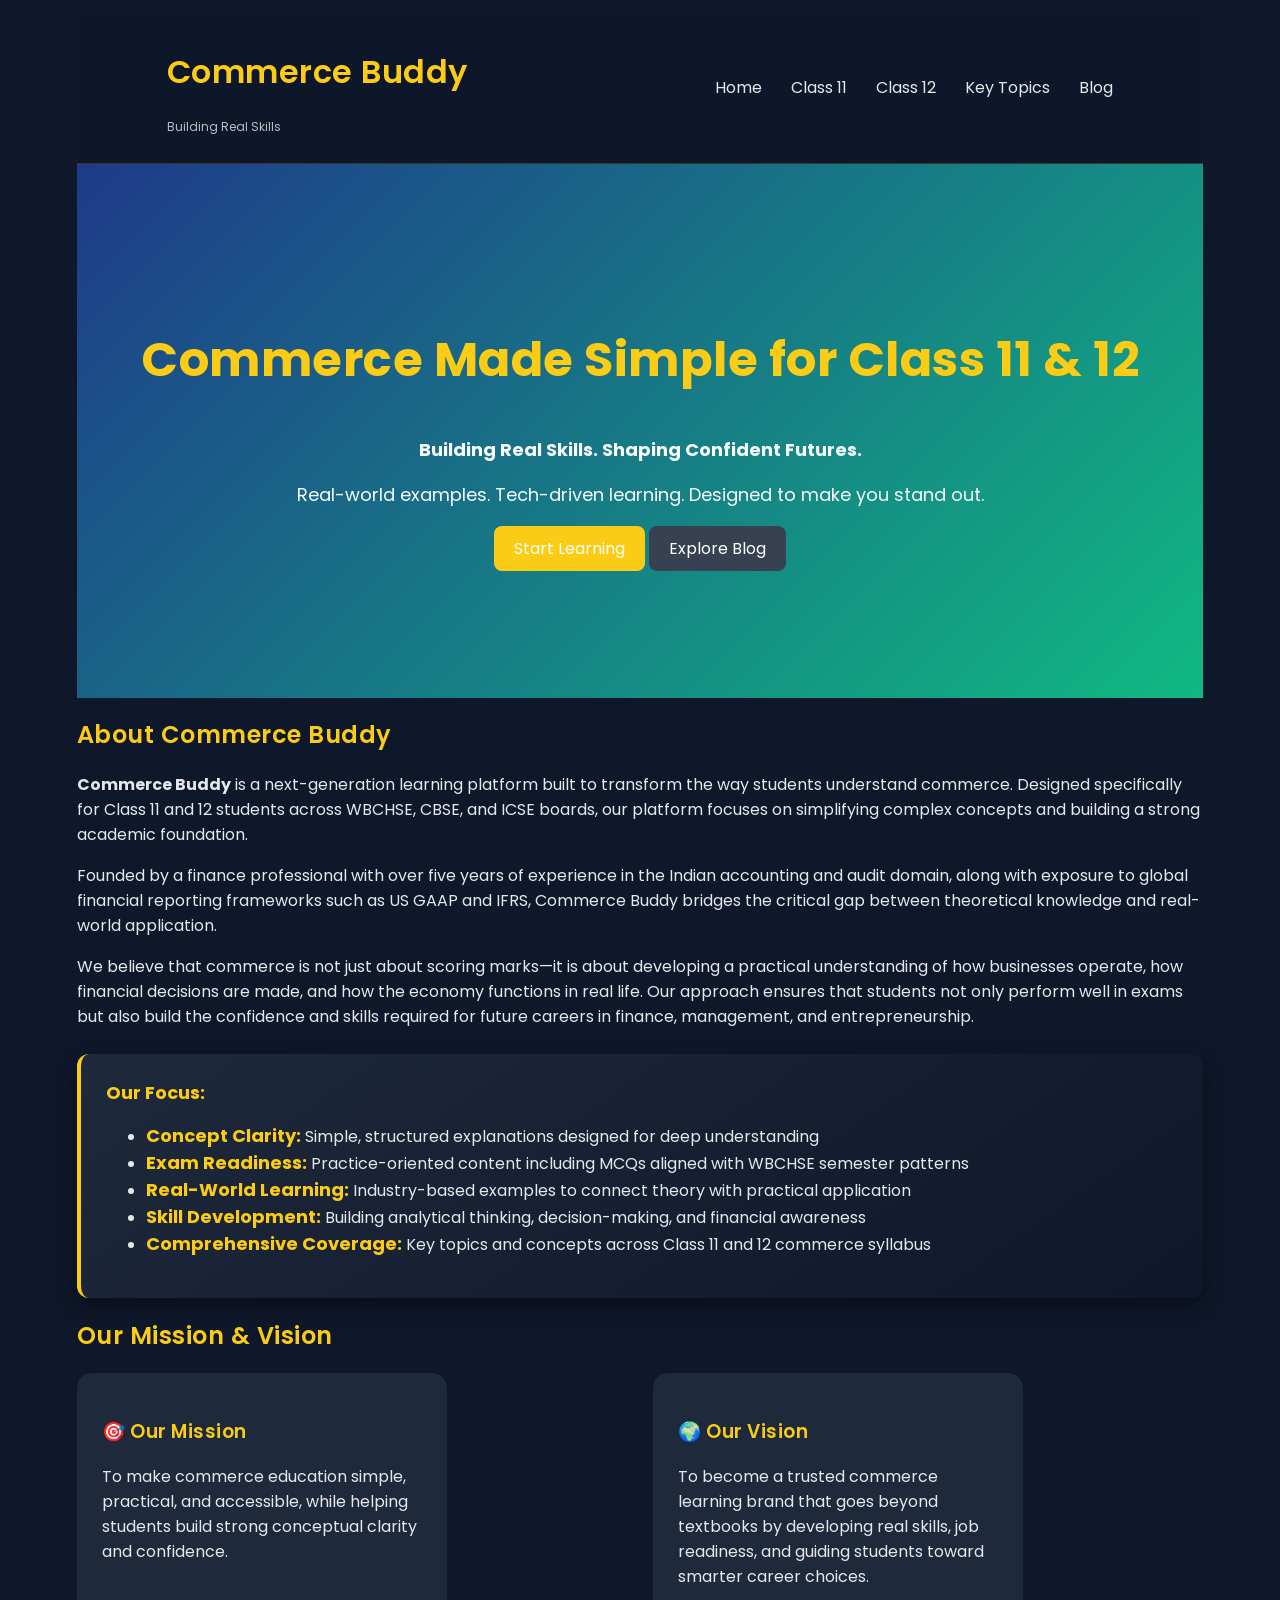
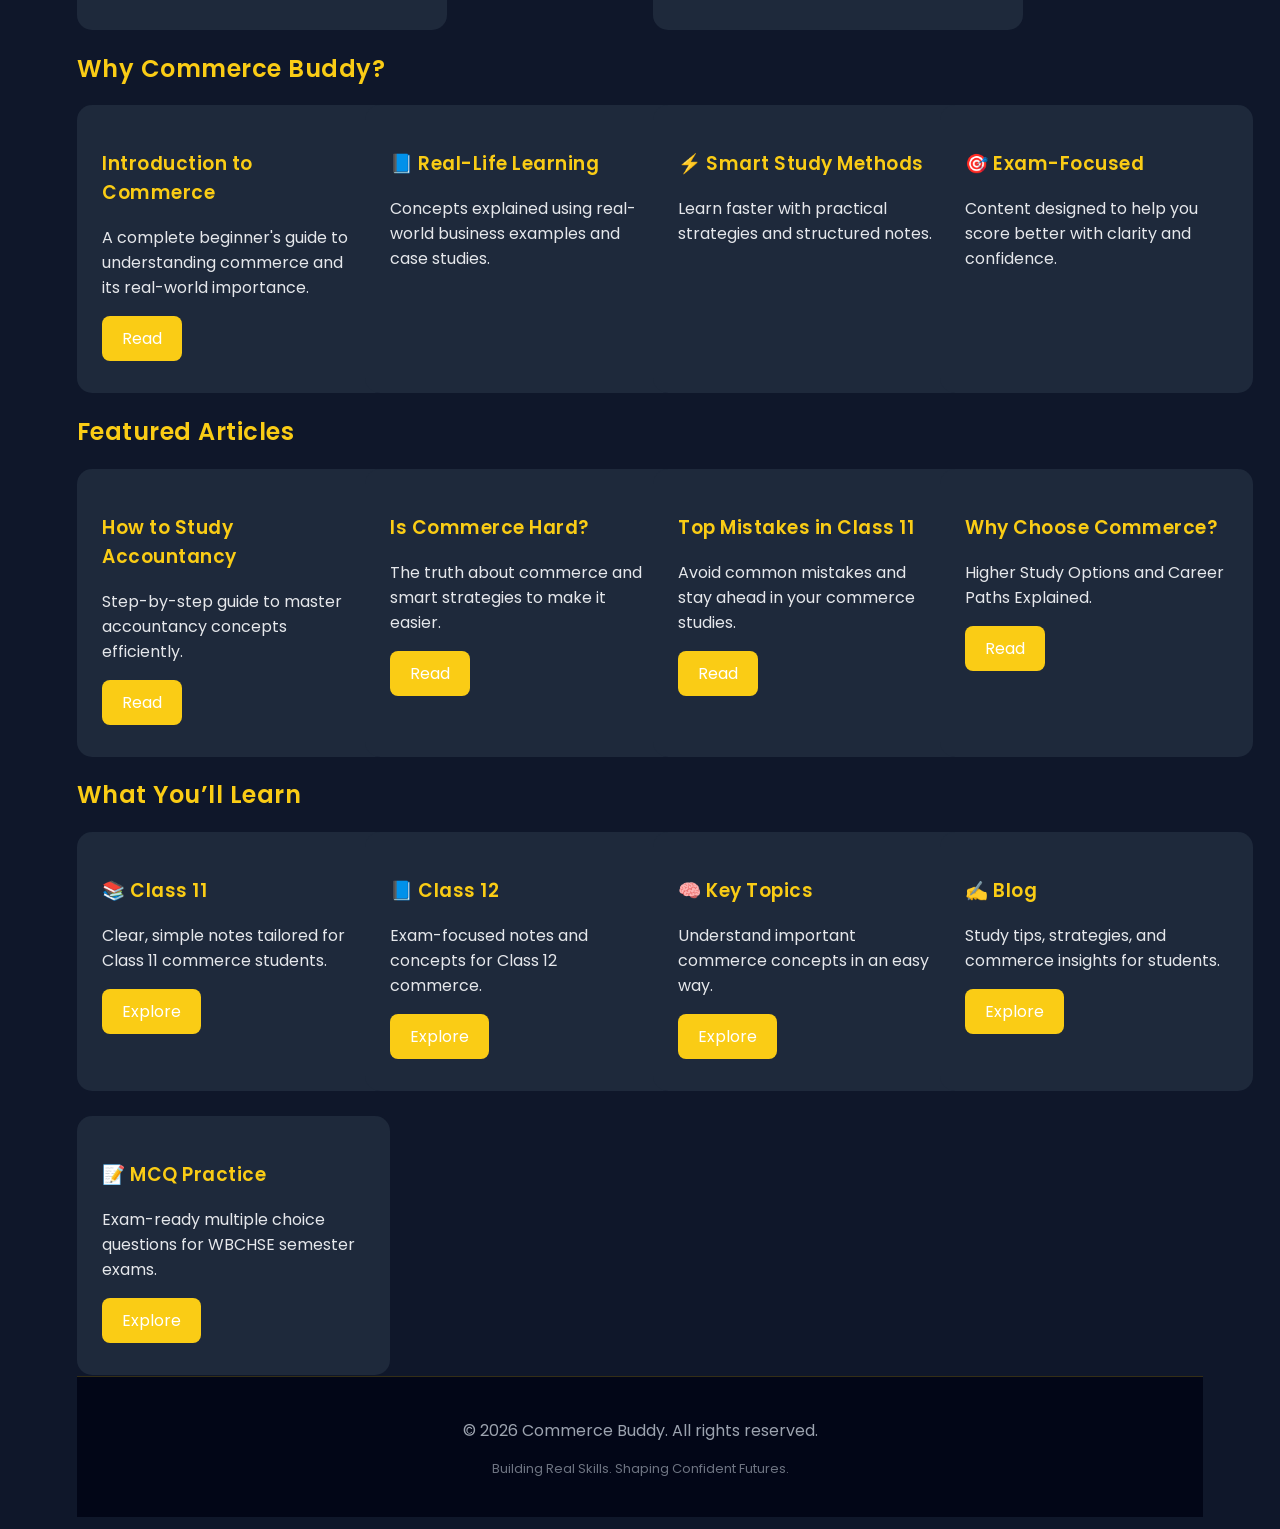
==== commit 644364f5: "Update index.html" ====
--- a/index.html
+++ b/index.html
@@ -13,6 +13,7 @@
 
     <!-- MASTER CSS -->
     <link rel="stylesheet" href="Master2.css">
+    <link rel="canonical" href="https://commercebuddy.in/index.html">
 </head>
 
 <script>
@@ -160,6 +161,11 @@
             <a href="class11-commerce-mistakes.html" class="btn btn-primary">Read</a>
         </div>
 
+        <div class="card">
+            <h3>Why Choose Commerce?</h3>
+            <p>Higher Study Options and Career Paths Explained.</p>
+            <a href="Why-Choose-Commerce?.html" class="btn btn-primary">Read</a>
+        </div>
     </div>
 </section>
 
